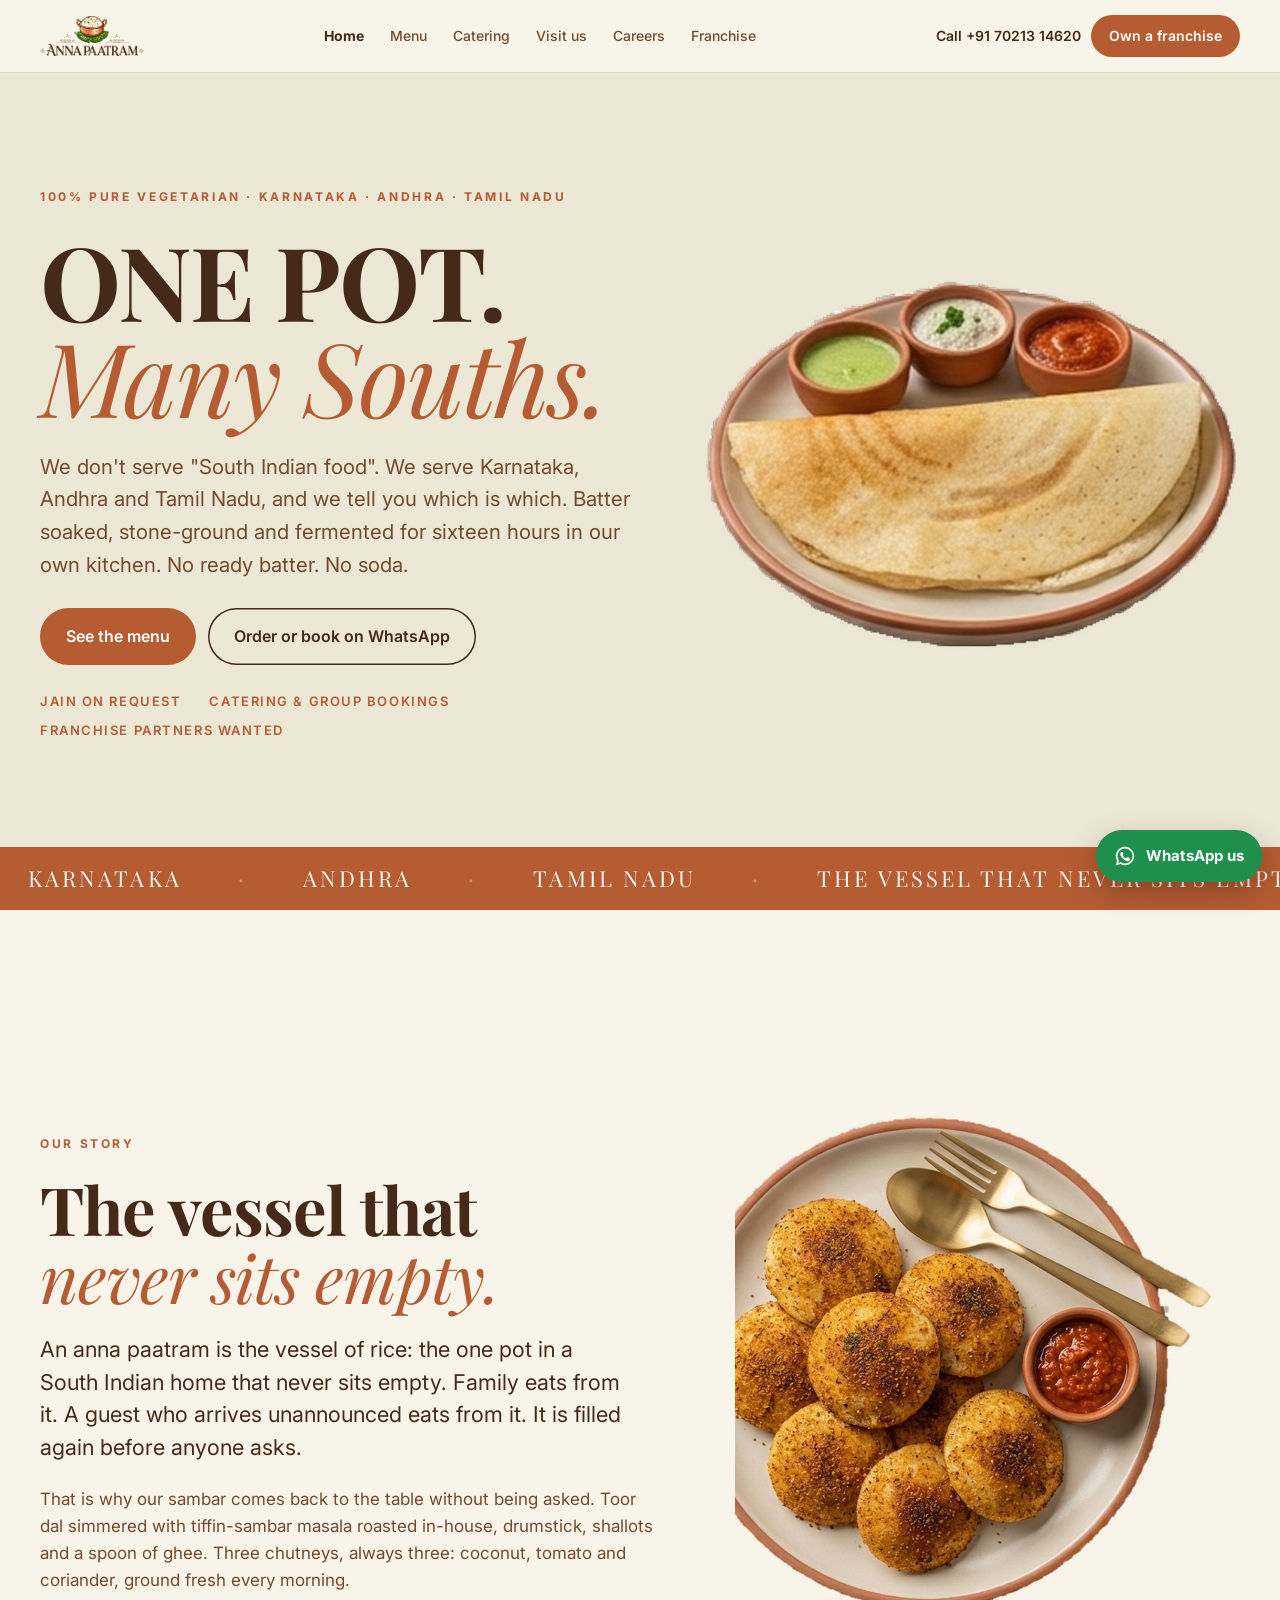
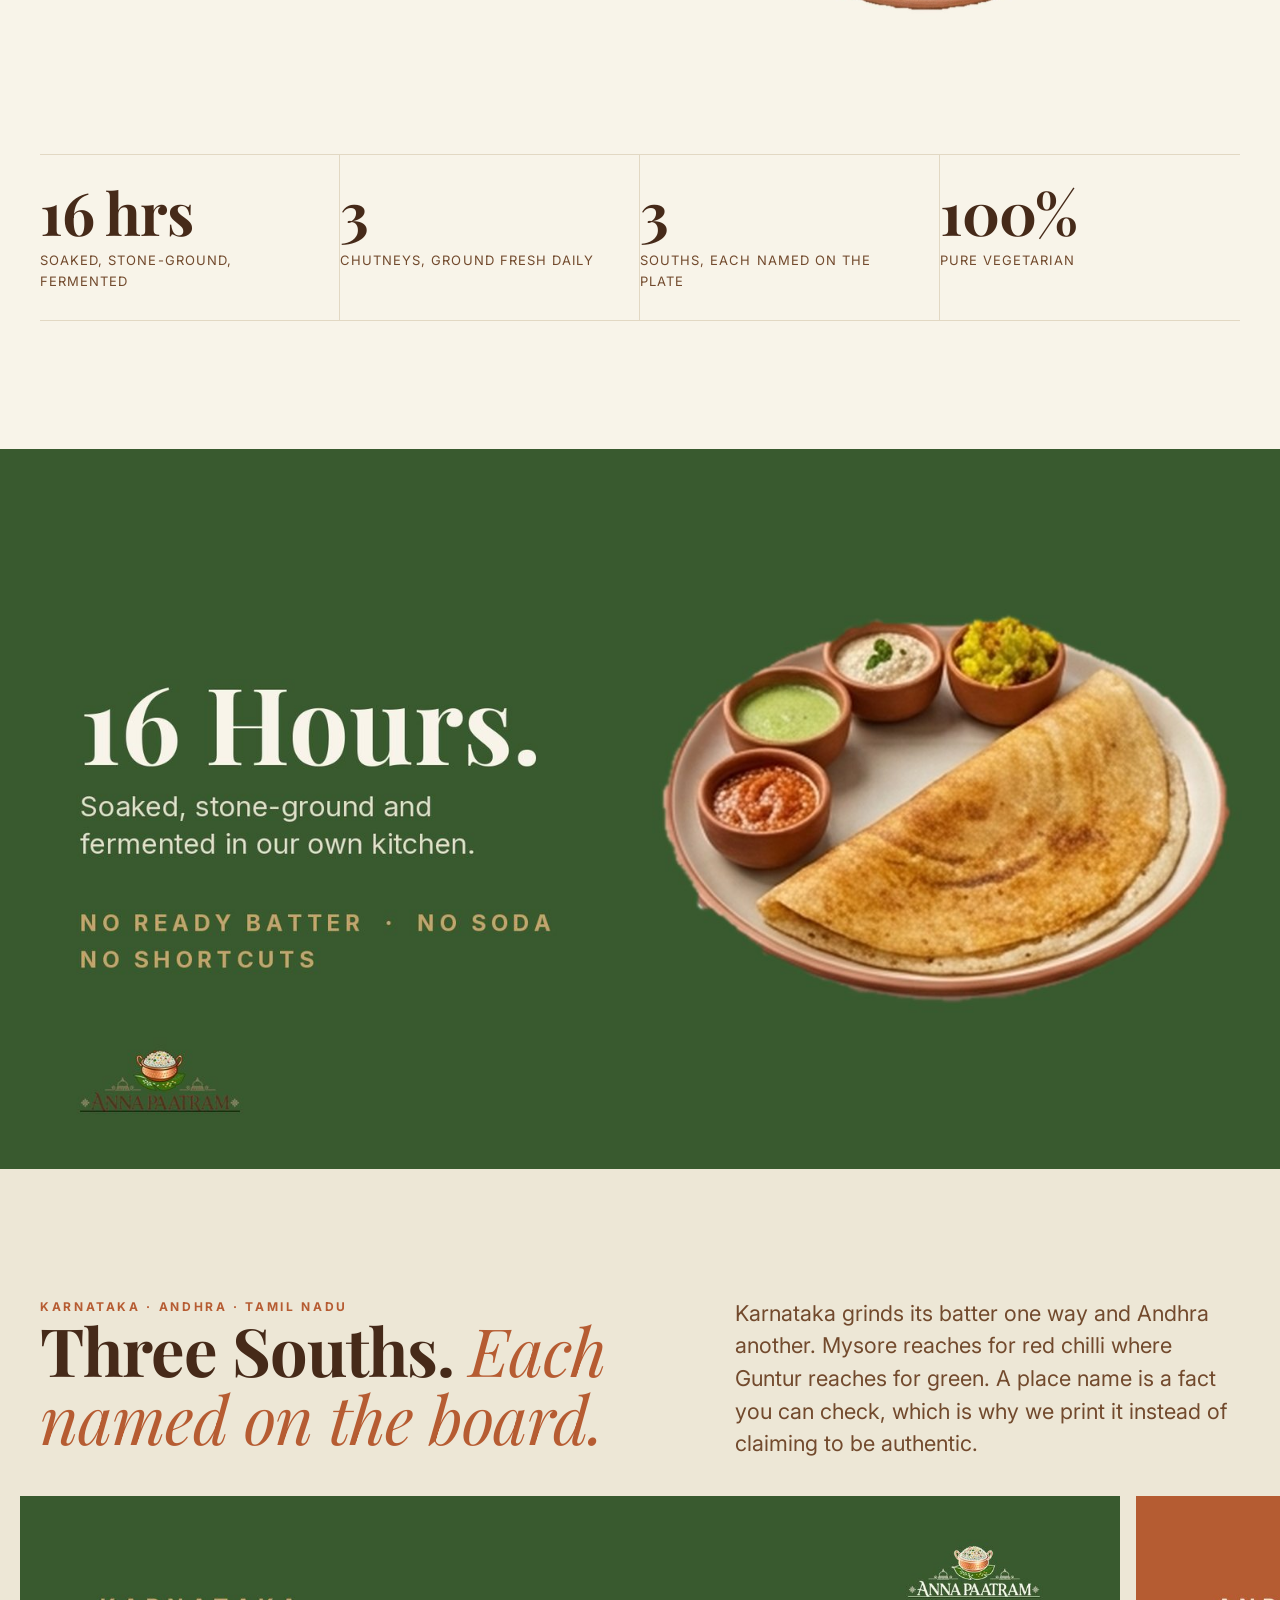
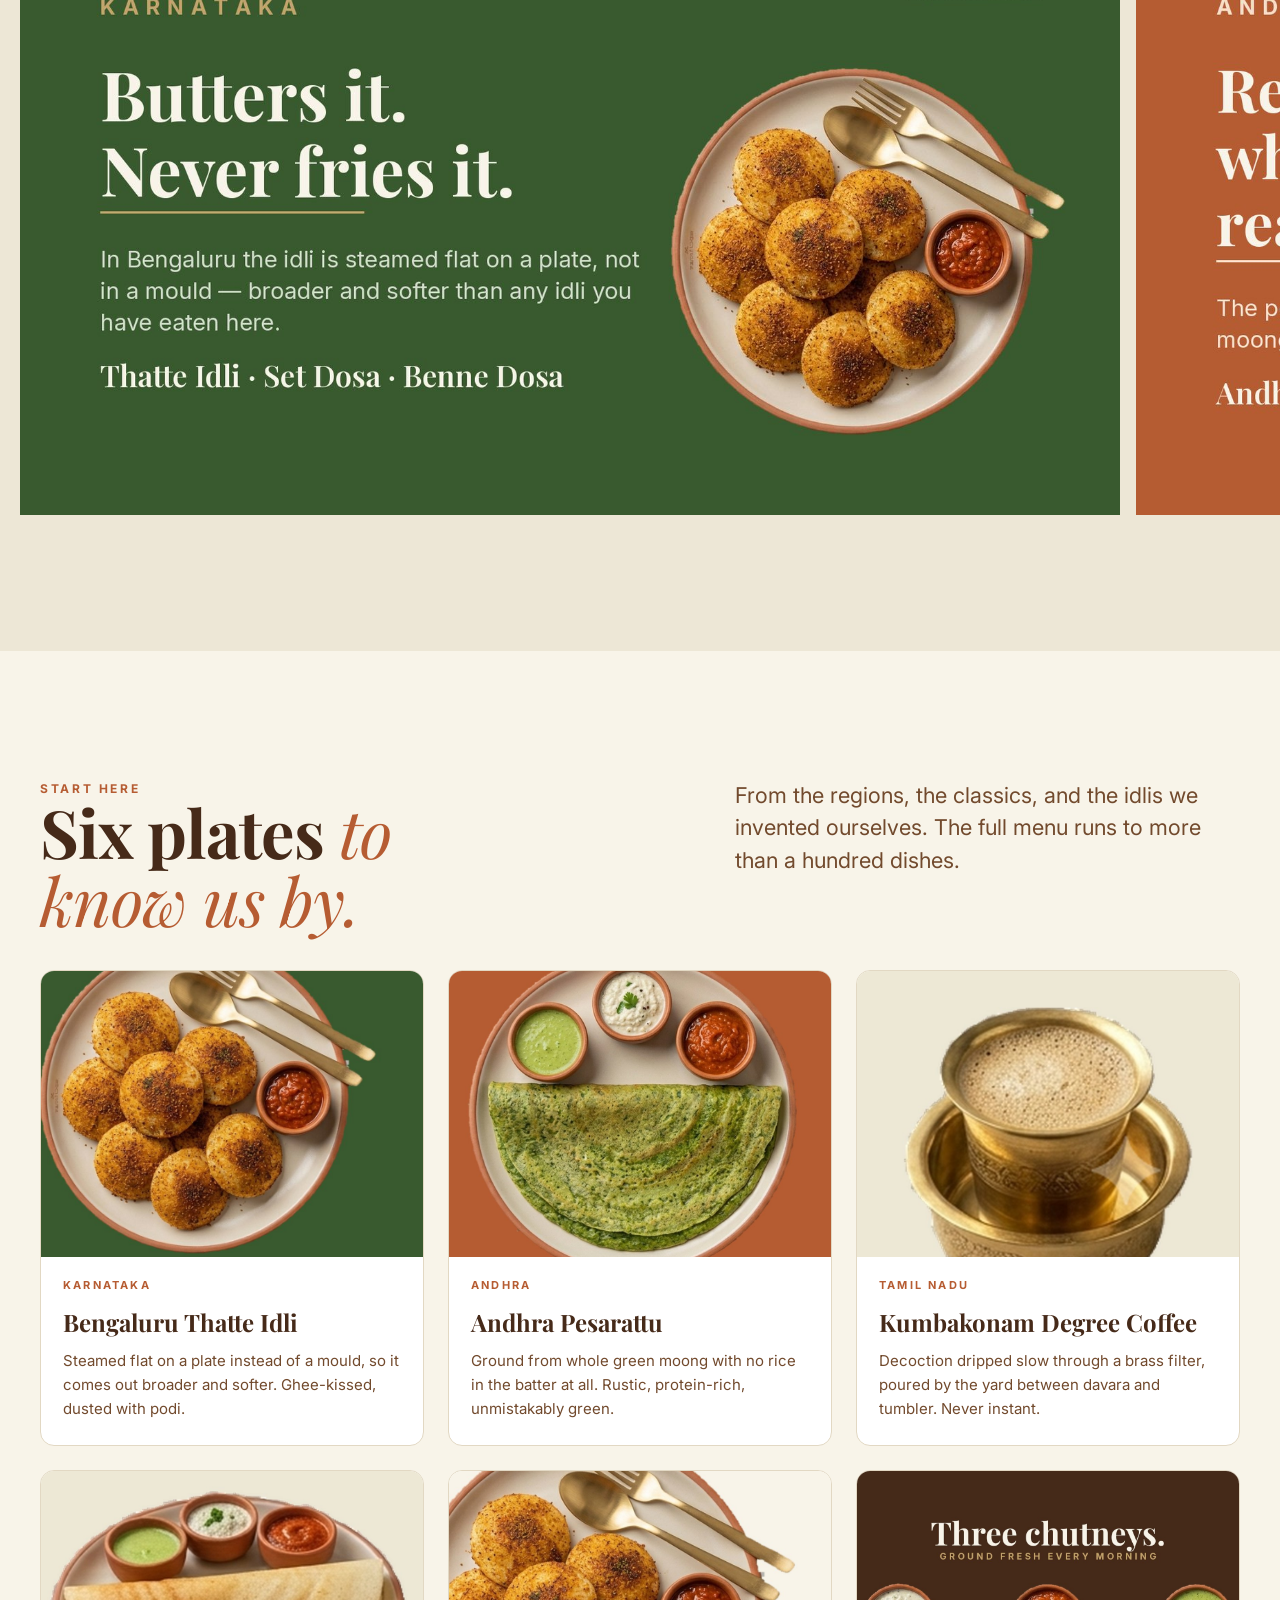
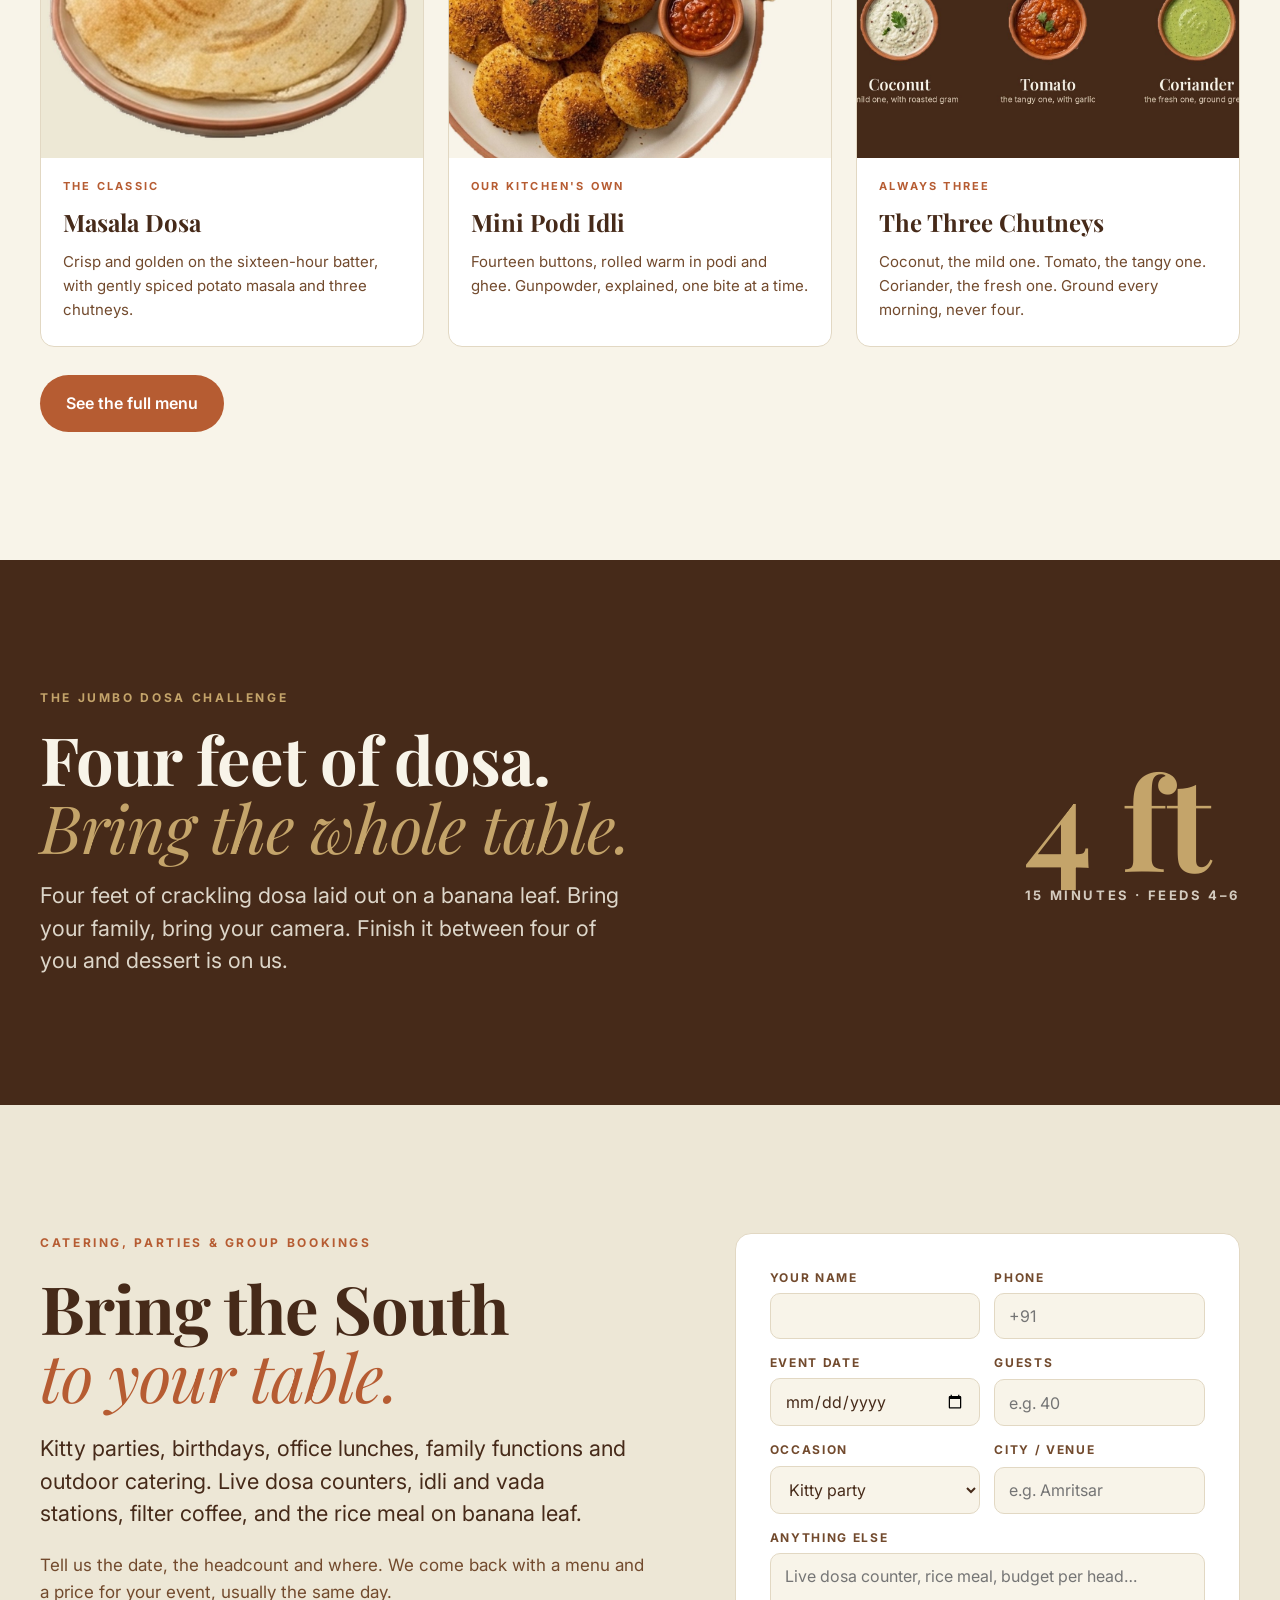
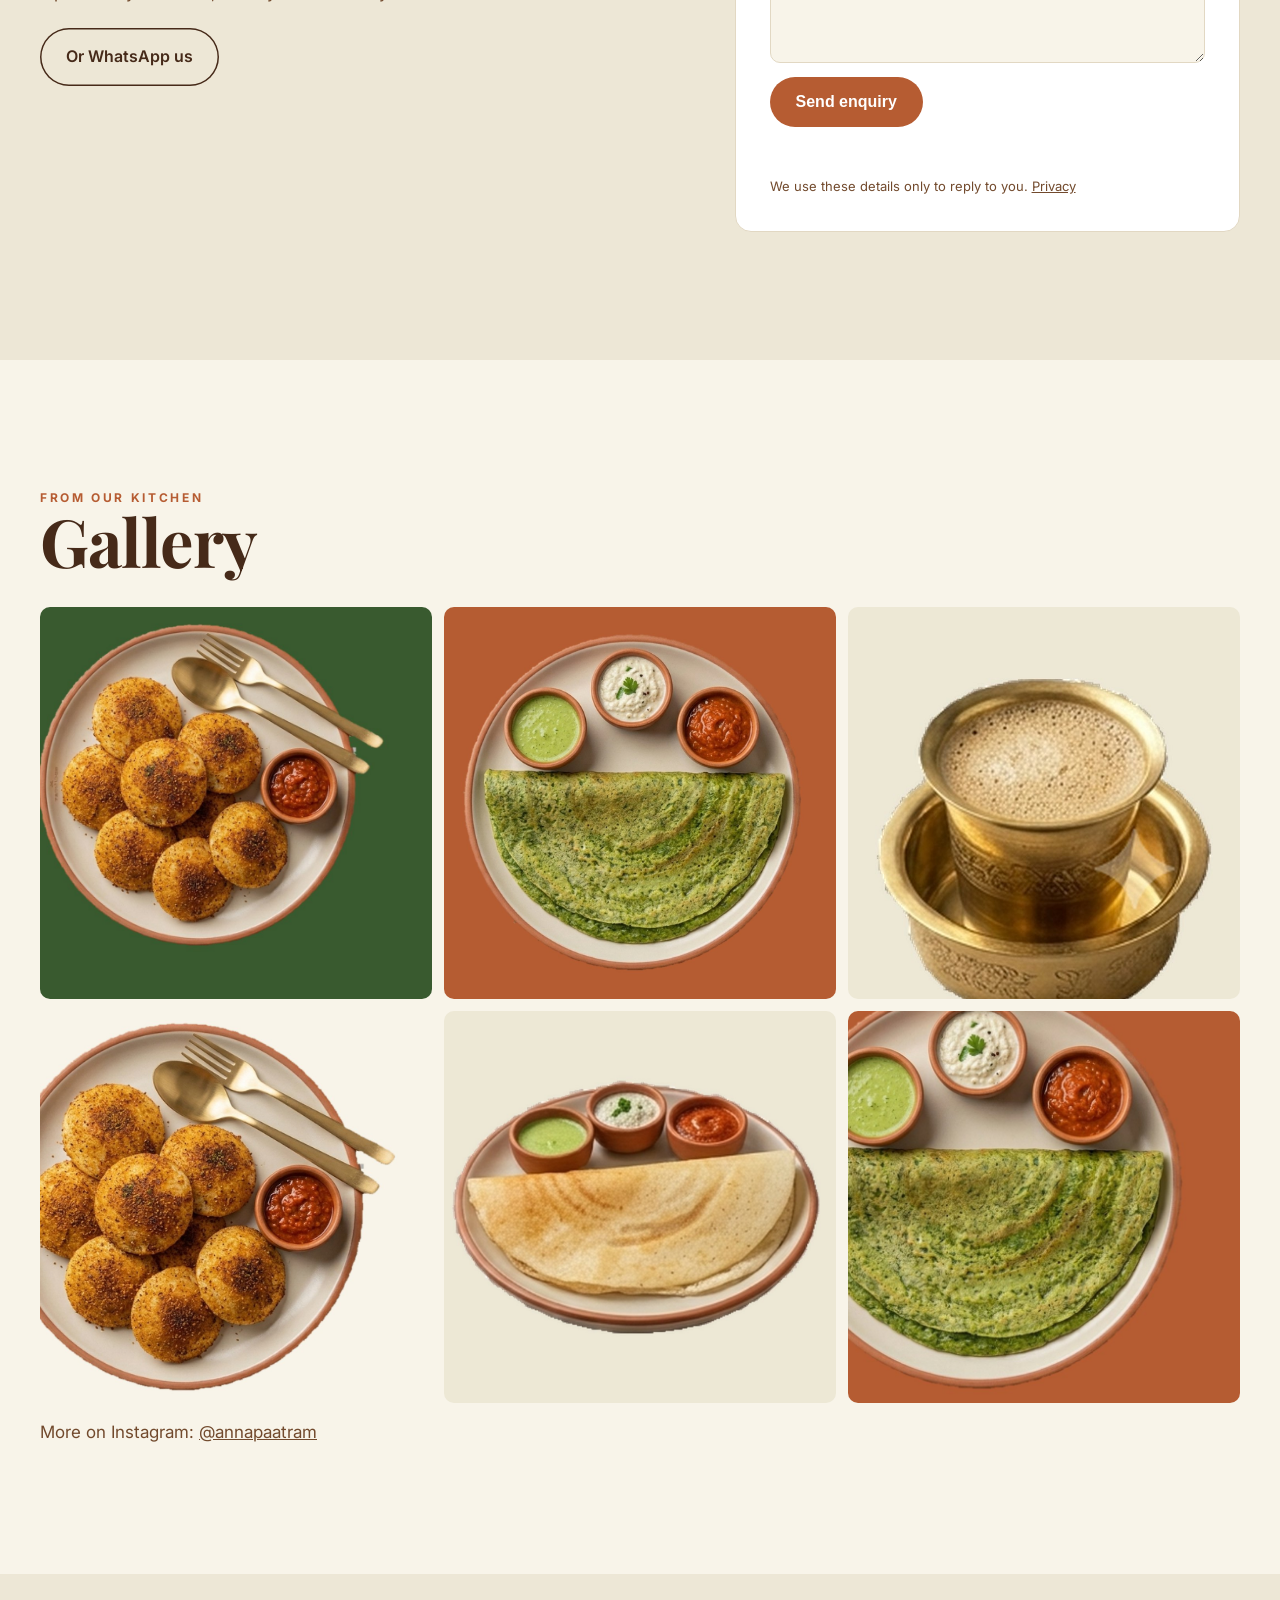
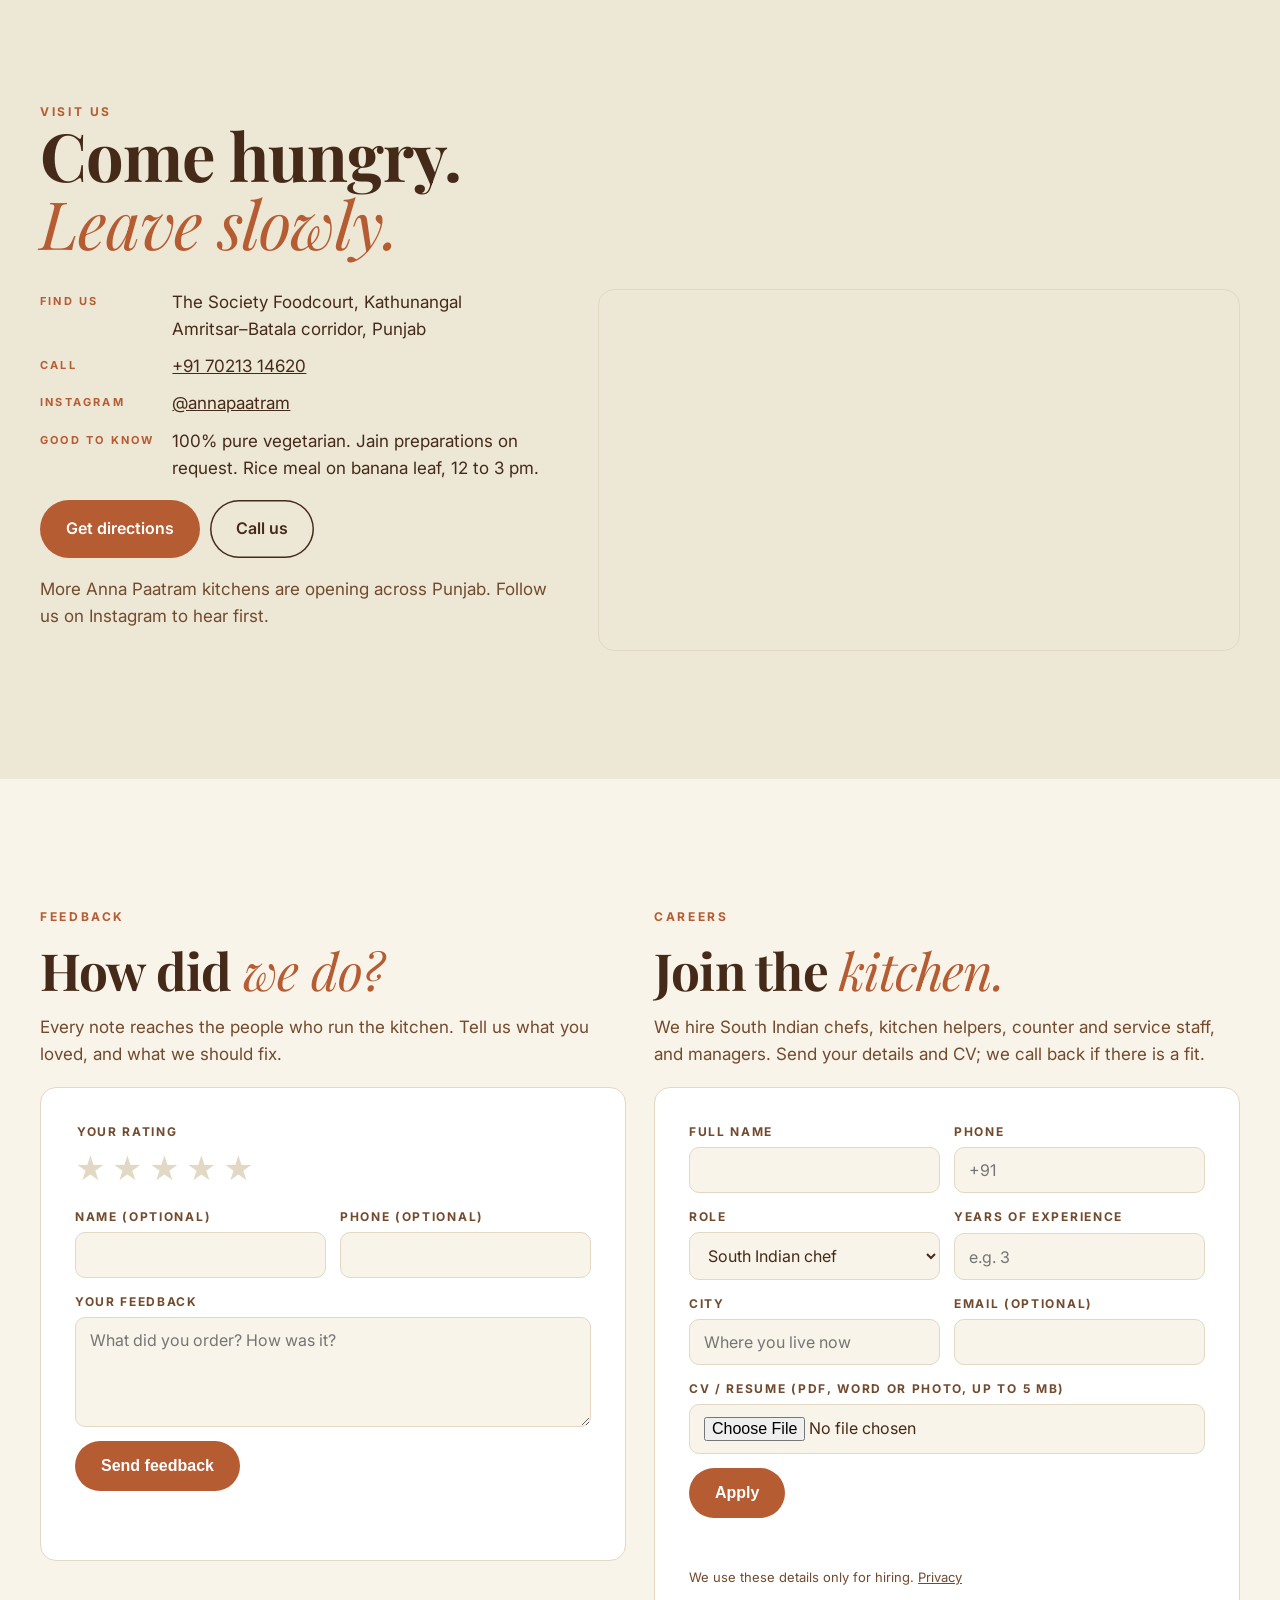
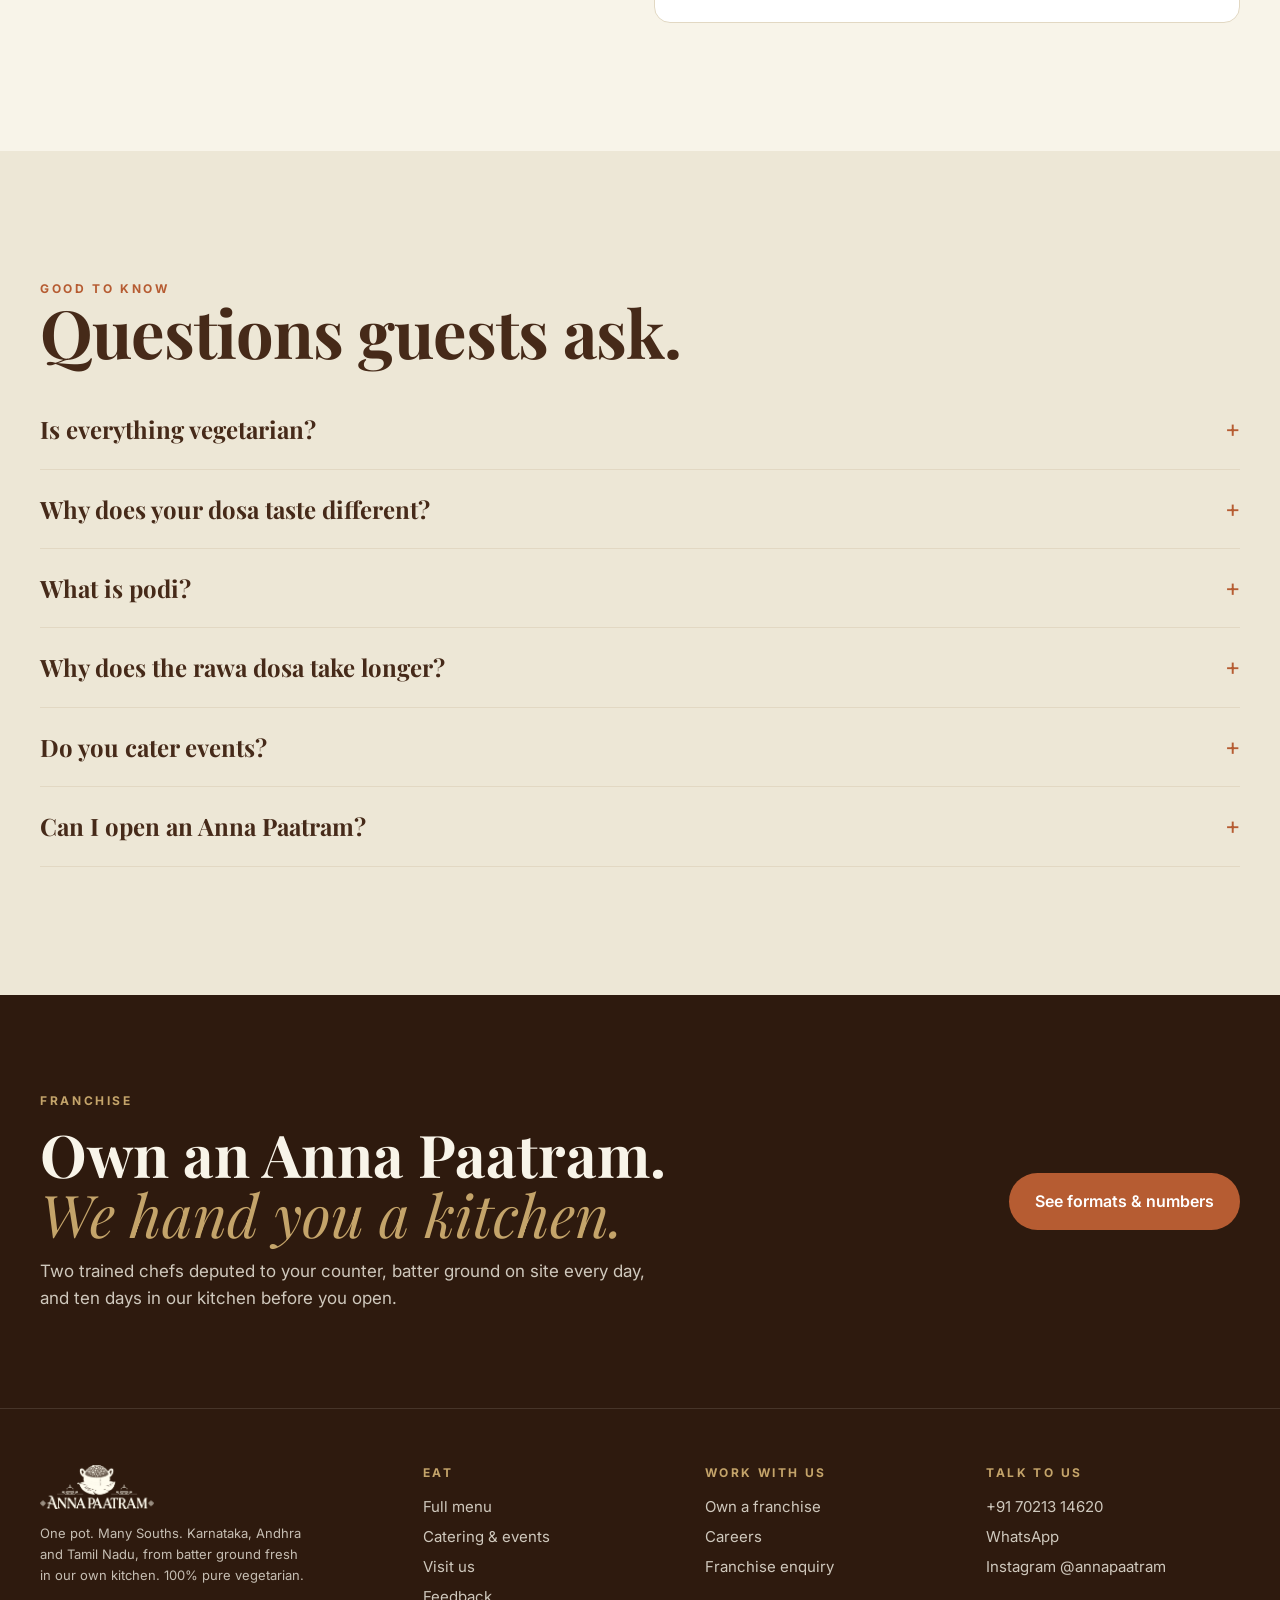
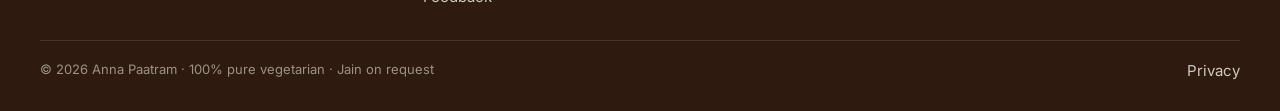
==== index.html @ 9cbf8566 "Anna Paatram website Co-Authored-By: Claude Opus 5.5 <noreply@anthropic.com> Claude-Session: https:/" ====
<!DOCTYPE html>
<html lang="en">
<head>
<meta charset="UTF-8">
<meta name="viewport" content="width=device-width, initial-scale=1, viewport-fit=cover">
<title>Anna Paatram · South Indian, 100% Pure Vegetarian · Karnataka, Andhra, Tamil Nadu</title>
<meta name="description" content="Anna Paatram serves Karnataka, Andhra and Tamil Nadu, each named on the plate. Batter stone-ground and fermented 16 hours in our own kitchen. Catering, group bookings and franchise.">
<link rel="canonical" href="https://www.annapaatram.com/">
<meta property="og:type" content="website">
<meta property="og:title" content="Anna Paatram · South Indian, 100% Pure Vegetarian · Karnataka, Andhra, Tamil Nadu">
<meta property="og:description" content="Anna Paatram serves Karnataka, Andhra and Tamil Nadu, each named on the plate. Batter stone-ground and fermented 16 hours in our own kitchen. Catering, group bookings and franchise.">
<meta property="og:url" content="https://www.annapaatram.com/">
<meta property="og:image" content="https://www.annapaatram.com/img/dosa.jpg">
<meta name="twitter:card" content="summary_large_image">
<meta name="theme-color" content="#462a19">
<link rel="icon" type="image/png" href="img/favicon.png">
<link rel="preconnect" href="https://fonts.googleapis.com"><link rel="preconnect" href="https://fonts.gstatic.com" crossorigin>
<link rel="stylesheet" href="https://fonts.googleapis.com/css2?family=Playfair+Display:ital,wght@0,400;0,500;0,700;0,900;1,400;1,700&family=Inter:wght@400;500;600;700&display=swap">
<link rel="stylesheet" href="assets/site.css">
<script type="application/ld+json">{"@context": "https://schema.org", "@type": "Restaurant", "name": "Anna Paatram", "url": "https://www.annapaatram.com", "image": "https://www.annapaatram.com/img/dosa.jpg", "servesCuisine": ["South Indian", "Vegetarian"], "telephone": "+91-70213-14620", "address": {"@type": "PostalAddress", "streetAddress": "The Society Foodcourt, Kathunangal", "addressRegion": "Punjab", "addressCountry": "IN"}, "menu": "https://www.annapaatram.com/menu.html", "acceptsReservations": "True", "sameAs": ["https://www.instagram.com/annapaatram"]}</script>
</head>
<body>
<nav class="nav" aria-label="Main"><div class="wrap">
  <a class="logo" href="index.html"><img src="img/logo.png" alt="Anna Paatram" width="104" height="40"></a>
  <div class="links"><a href="index.html" aria-current="page">Home</a><a href="menu.html">Menu</a><a href="index.html#catering">Catering</a><a href="index.html#visit">Visit us</a><a href="index.html#careers">Careers</a><a href="franchise.html">Franchise</a></div>
  <div class="right">
    <a class="call" href="tel:+917021314620">Call +91 70213 14620</a>
    <a class="btn" href="franchise.html#enquire">Own a franchise</a>
    <button class="menu-toggle" type="button" aria-expanded="false" aria-controls="mlinks">Menu</button>
  </div>
</div>
<div class="mobile-links" id="mlinks"><a href="index.html" aria-current="page">Home</a><a href="menu.html">Menu</a><a href="index.html#catering">Catering</a><a href="index.html#visit">Visit us</a><a href="index.html#careers">Careers</a><a href="franchise.html">Franchise</a><a href="tel:+917021314620">Call +91 70213 14620</a></div>
</nav>
<header class="hero field-cream2" id="top"><div class="wrap">
  <div class="hcopy">
    <p class="eyebrow">100% pure vegetarian · Karnataka · Andhra · Tamil Nadu</p>
    <h1>One pot. <em>Many Souths.</em></h1>
    <p class="lede">We don't serve "South Indian food". We serve Karnataka, Andhra and Tamil Nadu, and we tell you which is which. Batter soaked, stone-ground and fermented for sixteen hours in our own kitchen. No ready batter. No soda.</p>
    <div class="cta"><a class="btn" href="menu.html">See the menu</a><a class="btn line" href="https://wa.me/917021314620?text=Hi%20Anna%20Paatram%2C%20" target="_blank" rel="noopener">Order or book on WhatsApp</a></div>
    <p class="meta"><span>Jain on request</span><span>Catering &amp; group bookings</span><span>Franchise partners wanted</span></p>
  </div>
  <div class="plate"><img src="img/dosa.jpg" alt="Masala dosa with three chutneys on a terracotta-rimmed plate" width="1000" height="1148" fetchpriority="high"></div>
</div></header>

<div class="marquee" aria-hidden="true"><div class="track">
  <span>Karnataka</span><span>Andhra</span><span>Tamil Nadu</span><span>The vessel that never sits empty</span><span>Karnataka</span><span>Andhra</span><span>Tamil Nadu</span><span>The vessel that never sits empty</span>
  <span>Karnataka</span><span>Andhra</span><span>Tamil Nadu</span><span>The vessel that never sits empty</span><span>Karnataka</span><span>Andhra</span><span>Tamil Nadu</span><span>The vessel that never sits empty</span>
</div></div>

<section class="chapter field-cream" id="about"><div class="wrap">
  <div class="split">
    <div class="reveal" style="display:grid;gap:22px">
      <p class="eyebrow">Our story</p>
      <h2 class="h2">The vessel that <em>never sits empty.</em></h2>
      <p class="lead">An anna paatram is the vessel of rice: the one pot in a South Indian home that never sits empty. Family eats from it. A guest who arrives unannounced eats from it. It is filled again before anyone asks.</p>
      <p class="muted">That is why our sambar comes back to the table without being asked. Toor dal simmered with tiffin-sambar masala roasted in-house, drumstick, shallots and a spoon of ghee. Three chutneys, always three: coconut, tomato and coriander, ground fresh every morning.</p>
    </div>
    <div class="bleed-r reveal"><img src="img/podi.jpg" alt="Mini podi idli with tomato chutney" width="1000" height="1241" loading="lazy"></div>
  </div>
  <div class="proof reveal" style="margin-top:64px">
    <div><b>16 hrs</b><small>soaked, stone-ground, fermented</small></div>
    <div><b>3</b><small>chutneys, ground fresh daily</small></div>
    <div><b>3</b><small>Souths, each named on the plate</small></div>
    <div><b>100%</b><small>pure vegetarian</small></div>
  </div>
</div></section>

<div class="band"><img src="img/batter.jpg" alt="16 Hours. Soaked, stone-ground and fermented in our own kitchen. No ready batter. No soda." width="1600" height="900" loading="lazy"></div>

<section class="chapter field-cream2" id="regions"><div class="wrap">
  <div class="split top" style="margin-bottom:36px">
    <div><p class="eyebrow">Karnataka · Andhra · Tamil Nadu</p><h2 class="h2">Three Souths. <em>Each named on the board.</em></h2></div>
    <p class="lead muted">Karnataka grinds its batter one way and Andhra another. Mysore reaches for red chilli where Guntur reaches for green. A place name is a fact you can check, which is why we print it instead of claiming to be authentic.</p>
  </div>
</div>
  <div class="regions reveal" aria-label="The three regions">
    <img src="img/karnataka.jpg" alt="Karnataka: Thatte Idli, Set Dosa, Benne Dosa" width="1600" height="900" loading="lazy">
    <img src="img/andhra_full.jpg" alt="Andhra: Pesarattu, Guntur Podi" width="1600" height="900" loading="lazy">
    <img src="img/tamilnadu.jpg" alt="Tamil Nadu: Kumbakonam Degree Coffee, Chennai Idli Fries" width="1600" height="900" loading="lazy">
  </div>
</section>

<section class="chapter field-cream" id="signatures"><div class="wrap">
  <div class="split top" style="margin-bottom:36px">
    <div><p class="eyebrow">Start here</p><h2 class="h2">Six plates <em>to know us by.</em></h2></div>
    <p class="lead muted">From the regions, the classics, and the idlis we invented ourselves. The full menu runs to more than a hundred dishes.</p>
  </div>
  <div class="dishes reveal">
    <article class="dish"><img src="img/thatte.jpg" alt="Bengaluru thatte idli with podi and ghee" width="900" height="980" loading="lazy"><div class="b"><span class="reg">Karnataka</span><h3>Bengaluru Thatte Idli</h3><p>Steamed flat on a plate instead of a mould, so it comes out broader and softer. Ghee-kissed, dusted with podi.</p></div></article>
    <article class="dish"><img src="img/pesarattu.jpg" alt="Andhra pesarattu with three chutneys" width="1100" height="1142" loading="lazy"><div class="b"><span class="reg">Andhra</span><h3>Andhra Pesarattu</h3><p>Ground from whole green moong with no rice in the batter at all. Rustic, protein-rich, unmistakably green.</p></div></article>
    <article class="dish"><img src="img/coffee.jpg" alt="Kumbakonam degree coffee in a brass davara and tumbler" width="800" height="705" loading="lazy"><div class="b"><span class="reg">Tamil Nadu</span><h3>Kumbakonam Degree Coffee</h3><p>Decoction dripped slow through a brass filter, poured by the yard between davara and tumbler. Never instant.</p></div></article>
    <article class="dish"><img src="img/dosa.jpg" alt="Masala dosa" width="1000" height="1148" loading="lazy"><div class="b"><span class="reg">The classic</span><h3>Masala Dosa</h3><p>Crisp and golden on the sixteen-hour batter, with gently spiced potato masala and three chutneys.</p></div></article>
    <article class="dish"><img src="img/podi.jpg" alt="Mini podi idli" width="1000" height="1241" loading="lazy"><div class="b"><span class="reg">Our kitchen's own</span><h3>Mini Podi Idli</h3><p>Fourteen buttons, rolled warm in podi and ghee. Gunpowder, explained, one bite at a time.</p></div></article>
    <article class="dish"><img src="img/chutneys.jpg" alt="Coconut, tomato and coriander chutneys" width="1600" height="900" loading="lazy"><div class="b"><span class="reg">Always three</span><h3>The Three Chutneys</h3><p>Coconut, the mild one. Tomato, the tangy one. Coriander, the fresh one. Ground every morning, never four.</p></div></article>
  </div>
  <p style="margin-top:28px"><a class="btn" href="menu.html">See the full menu</a></p>
</div></section>

<section class="chapter field-brown" id="jumbo"><div class="wrap">
  <div class="jumbo reveal">
    <div style="display:grid;gap:18px">
      <p class="eyebrow">The Jumbo Dosa Challenge</p>
      <h2 class="h2">Four feet of dosa. <em>Bring the whole table.</em></h2>
      <p class="lead" style="color:rgba(248,244,233,.85)">Four feet of crackling dosa laid out on a banana leaf. Bring your family, bring your camera. Finish it between four of you and dessert is on us.</p>
    </div>
    <div class="stat">4 ft<small>15 minutes · feeds 4–6</small></div>
  </div>
</div></section>

<section class="chapter field-cream2" id="catering"><div class="wrap">
  <div class="split top">
    <div class="reveal" style="display:grid;gap:22px">
      <p class="eyebrow">Catering, parties &amp; group bookings</p>
      <h2 class="h2">Bring the South <em>to your table.</em></h2>
      <p class="lead">Kitty parties, birthdays, office lunches, family functions and outdoor catering. Live dosa counters, idli and vada stations, filter coffee, and the rice meal on banana leaf.</p>
      <p class="muted">Tell us the date, the headcount and where. We come back with a menu and a price for your event, usually the same day.</p>
      <p><a class="btn line" href="https://wa.me/917021314620?text=Hi%20Anna%20Paatram%2C%20I%20want%20to%20enquire%20about%20catering%20for%20an%20event." target="_blank" rel="noopener">Or WhatsApp us</a></p>
    </div>
    <form class="form reveal" data-form method="post" novalidate>
      <input type="hidden" name="form_type" value="Catering / event">
      <div class="hp" aria-hidden="true"><label>Website <input name="website" tabindex="-1" autocomplete="off"></label></div>
      <div class="row"><label>Your name<input name="name" required autocomplete="name"></label><label>Phone<input name="phone" type="tel" required autocomplete="tel" placeholder="+91"></label></div>
      <div class="row"><label>Event date<input name="event_date" type="date"></label><label>Guests<input name="guests" type="number" min="1" placeholder="e.g. 40"></label></div>
      <div class="row"><label>Occasion<select name="occasion"><option>Kitty party</option><option>Birthday</option><option>Office / corporate</option><option>Family function</option><option>Wedding</option><option>Other</option></select></label><label>City / venue<input name="city" placeholder="e.g. Amritsar"></label></div>
      <label>Anything else<textarea name="message" placeholder="Live dosa counter, rice meal, budget per head…"></textarea></label>
      <button class="btn" type="submit">Send enquiry</button>
      <p class="status" role="status" aria-live="polite"></p>
      <p class="note">We use these details only to reply to you. <a href="privacy.html">Privacy</a></p>
    </form>
  </div>
</div></section>

<section class="chapter field-cream" id="gallery"><div class="wrap">
  <p class="eyebrow">From our kitchen</p>
  <h2 class="h2" style="margin-bottom:32px">Gallery</h2>
  <div class="gallery reveal">
    <div><img src="img/thatte.jpg" alt="Thatte idli" width="900" height="980" loading="lazy"></div>
    <div><img src="img/pesarattu.jpg" alt="Andhra pesarattu" width="1100" height="1142" loading="lazy"></div>
    <div><img src="img/coffee.jpg" alt="Degree coffee" width="800" height="705" loading="lazy"></div>
    <div><img src="img/podi.jpg" alt="Podi idli" width="1000" height="1241" loading="lazy"></div>
    <div><img src="img/dosa.jpg" alt="Masala dosa" width="1000" height="1148" loading="lazy"></div>
    <div><img src="img/andhra.jpg" alt="Andhra plate" width="800" height="1030" loading="lazy"></div>
  </div>
  <p class="muted" style="margin-top:16px">More on Instagram: <a href="https://www.instagram.com/annapaatram" target="_blank" rel="noopener">@annapaatram</a></p>
</div></section>

<section class="chapter field-cream2" id="visit"><div class="wrap">
  <p class="eyebrow">Visit us</p>
  <h2 class="h2" style="margin-bottom:32px">Come hungry. <em>Leave slowly.</em></h2>
  <div class="visit">
    <div class="info reveal">
      <dl>
        <dt>Find us</dt><dd>The Society Foodcourt, Kathunangal<br>Amritsar–Batala corridor, Punjab</dd>
        <dt>Call</dt><dd><a href="tel:+917021314620">+91 70213 14620</a></dd>
        <dt>Instagram</dt><dd><a href="https://www.instagram.com/annapaatram" target="_blank" rel="noopener">@annapaatram</a></dd>
        <dt>Good to know</dt><dd>100% pure vegetarian. Jain preparations on request. Rice meal on banana leaf, 12 to 3 pm.</dd>
      </dl>
      <div class="actions">
        <a class="btn" href="https://www.google.com/maps/search/?api=1&amp;query=The+Society+Foodcourt+Kathunangal+Punjab" target="_blank" rel="noopener">Get directions</a>
        <a class="btn line" href="tel:+917021314620">Call us</a>
      </div>
      <p class="muted">More Anna Paatram kitchens are opening across Punjab. Follow us on Instagram to hear first.</p>
    </div>
    <div class="map reveal"><iframe title="Map: The Society Foodcourt, Kathunangal" src="https://www.google.com/maps?q=The+Society+Foodcourt+Kathunangal+Punjab&amp;output=embed" loading="lazy" referrerpolicy="no-referrer-when-downgrade"></iframe></div>
  </div>
</div></section>

<section class="chapter field-cream" id="feedback"><div class="wrap">
  <div class="twoup">
    <div class="reveal" style="display:grid;gap:18px" id="feedback-form">
      <p class="eyebrow">Feedback</p>
      <h2 class="h2" style="font-size:clamp(32px,4vw,52px)">How did <em>we do?</em></h2>
      <p class="muted">Every note reaches the people who run the kitchen. Tell us what you loved, and what we should fix.</p>
      <form class="form" data-form method="post" novalidate>
        <input type="hidden" name="form_type" value="Customer feedback">
        <div class="hp" aria-hidden="true"><label>Website <input name="website" tabindex="-1" autocomplete="off"></label></div>
        <fieldset style="border:0;padding:0;margin:0"><legend style="font-size:12px;letter-spacing:.14em;text-transform:uppercase;font-weight:700;color:#724a2d;margin-bottom:4px">Your rating</legend>
          <div class="stars">
            <input type="radio" id="r5" name="rating" value="5" required><label for="r5" title="5 stars">★</label>
            <input type="radio" id="r4" name="rating" value="4"><label for="r4" title="4 stars">★</label>
            <input type="radio" id="r3" name="rating" value="3"><label for="r3" title="3 stars">★</label>
            <input type="radio" id="r2" name="rating" value="2"><label for="r2" title="2 stars">★</label>
            <input type="radio" id="r1" name="rating" value="1"><label for="r1" title="1 star">★</label>
          </div>
        </fieldset>
        <div class="row"><label>Name (optional)<input name="name" autocomplete="name"></label><label>Phone (optional)<input name="phone" type="tel" autocomplete="tel"></label></div>
        <label>Your feedback<textarea name="message" required placeholder="What did you order? How was it?"></textarea></label>
        <button class="btn" type="submit">Send feedback</button>
        <p class="status" role="status" aria-live="polite"></p>
      </form>
    </div>
    <div class="reveal" style="display:grid;gap:18px" id="careers">
      <p class="eyebrow">Careers</p>
      <h2 class="h2" style="font-size:clamp(32px,4vw,52px)">Join the <em>kitchen.</em></h2>
      <p class="muted">We hire South Indian chefs, kitchen helpers, counter and service staff, and managers. Send your details and CV; we call back if there is a fit.</p>
      <form class="form" data-form method="post" novalidate>
        <input type="hidden" name="form_type" value="Job application">
        <div class="hp" aria-hidden="true"><label>Website <input name="website" tabindex="-1" autocomplete="off"></label></div>
        <div class="row"><label>Full name<input name="name" required autocomplete="name"></label><label>Phone<input name="phone" type="tel" required autocomplete="tel" placeholder="+91"></label></div>
        <div class="row"><label>Role<select name="role"><option>South Indian chef</option><option>Kitchen helper</option><option>Counter / service</option><option>Manager</option><option>Other</option></select></label><label>Years of experience<input name="experience" type="number" min="0" placeholder="e.g. 3"></label></div>
        <div class="row"><label>City<input name="city" placeholder="Where you live now"></label><label>Email (optional)<input name="email" type="email" autocomplete="email"></label></div>
        <label>CV / resume (PDF, Word or photo, up to 5 MB)<input name="resume" type="file" accept=".pdf,.doc,.docx,.jpg,.jpeg,.png"></label>
        <button class="btn" type="submit">Apply</button>
        <p class="status" role="status" aria-live="polite"></p>
        <p class="note">We use these details only for hiring. <a href="privacy.html">Privacy</a></p>
      </form>
    </div>
  </div>
</div></section>

<section class="chapter field-cream2" id="faq"><div class="wrap">
  <p class="eyebrow">Good to know</p>
  <h2 class="h2" style="margin-bottom:24px">Questions guests ask.</h2>
  <div class="faq">
    <details><summary>Is everything vegetarian?</summary><p>Yes, 100% pure vegetarian. Jain preparations are available on request; just tell the counter.</p></details>
    <details><summary>Why does your dosa taste different?</summary><p>The batter. Rice and urad dal, soaked, stone-ground and fermented for sixteen hours in our own kitchen. No ready batter, no soda.</p></details>
    <details><summary>What is podi?</summary><p>Gunpowder: lentils, dried chillies, sesame and curry leaves, roasted and pounded. It is served dry alongside, eaten with ghee. It is not a chutney.</p></details>
    <details><summary>Why does the rawa dosa take longer?</summary><p>Each lace is ladled thin and set slowly on the tawa. Allow us 15–20 minutes; it is worth it.</p></details>
    <details><summary>Do you cater events?</summary><p>Yes: kitty parties, birthdays, office lunches, functions and outdoor catering. Use the <a href="#catering">catering form</a> or WhatsApp us.</p></details>
    <details><summary>Can I open an Anna Paatram?</summary><p>Yes. We are signing franchise partners for food-court counters and casual dining. <a href="franchise.html">See formats and numbers</a>.</p></details>
  </div>
</div></section>

<section class="teaser field-deep"><div class="wrap">
  <div style="display:grid;gap:14px"><p class="eyebrow">Franchise</p><h2>Own an Anna Paatram. <em>We hand you a kitchen.</em></h2><p style="color:rgba(248,244,233,.8);max-width:56ch">Two trained chefs deputed to your counter, batter ground on site every day, and ten days in our kitchen before you open.</p></div>
  <a class="btn" href="franchise.html">See formats &amp; numbers</a>
</div></section>

<footer class="foot"><div class="wrap">
  <div><img src="img/logo.png" alt="Anna Paatram" width="114" height="44"><p style="margin-top:14px;max-width:34ch">One pot. Many Souths. Karnataka, Andhra and Tamil Nadu, from batter ground fresh in our own kitchen. 100% pure vegetarian.</p></div>
  <div><h4>Eat</h4><a href="menu.html">Full menu</a><a href="index.html#catering">Catering &amp; events</a><a href="index.html#visit">Visit us</a><a href="index.html#feedback">Feedback</a></div>
  <div><h4>Work with us</h4><a href="franchise.html">Own a franchise</a><a href="index.html#careers">Careers</a><a href="franchise.html#enquire">Franchise enquiry</a></div>
  <div><h4>Talk to us</h4><a href="tel:+917021314620">+91 70213 14620</a><a href="https://wa.me/917021314620?text=Hi%20Anna%20Paatram%2C%20" target="_blank" rel="noopener">WhatsApp</a><a href="https://www.instagram.com/annapaatram" target="_blank" rel="noopener">Instagram @annapaatram</a></div>
  <div class="base"><span>© 2026 Anna Paatram · 100% pure vegetarian · Jain on request</span><a href="privacy.html" style="display:inline;padding:0">Privacy</a></div>
</div></footer>
<a class="wa" href="https://wa.me/917021314620?text=Hi%20Anna%20Paatram%2C%20" target="_blank" rel="noopener" aria-label="Chat with us on WhatsApp"><svg viewBox="0 0 24 24" fill="currentColor" aria-hidden="true"><path d="M12 2a10 10 0 0 0-8.6 15.1L2 22l5-1.3A10 10 0 1 0 12 2Zm0 18.2a8.2 8.2 0 0 1-4.2-1.2l-.3-.2-3 .8.8-2.9-.2-.3A8.2 8.2 0 1 1 12 20.2Zm4.5-6.1c-.2-.1-1.5-.7-1.7-.8-.2-.1-.4-.1-.6.1l-.8 1c-.1.2-.3.2-.5.1a6.7 6.7 0 0 1-3.3-2.9c-.2-.4.2-.4.7-1.3.1-.2 0-.3 0-.4l-.8-1.8c-.2-.5-.4-.4-.6-.4h-.5a1 1 0 0 0-.7.3 3 3 0 0 0-.9 2.2 5.2 5.2 0 0 0 1.1 2.7 11.8 11.8 0 0 0 4.5 4c1.7.7 2.3.8 3.2.6.5-.1 1.5-.6 1.7-1.2.2-.6.2-1.1.2-1.2-.1-.1-.3-.2-.5-.3Z"/></svg><span>WhatsApp us</span></a>
<script src="assets/site.js" defer></script>
</body>
</html>
---- assets/site.css ----
/* Layout: brand photography half-bleed on exact brand fields (the plate crops share the section colour, so they sit on the page, never in a box); locked lines as full-bleed bands; cream chapters for the business. */
  :root {
    --cream: #f8f4e9; --cream-2: #ede7d6; --white: #ffffff; --brown: #462a19; --brown-deep: #2e1a0e; --brown-mid: #724a2d;
    --terracotta: #b65c32; --terracotta-deep: #8f4423; --green: #385a2e; --brass: #c4a46a; --line: #e2d8c3;
    --bg: var(--cream); --fg: var(--brown); --muted: var(--brown-mid); --panel: var(--white);
    --fd: "Playfair Display", Georgia, "Times New Roman", serif;
    --fb: "Inter", "Helvetica Neue", Arial, sans-serif;
  }
  @media (prefers-color-scheme: dark) { :root:not([data-theme="light"]) { --bg: #1a110a; --fg: #f3ecdf; --muted: #cdbba2; --panel: #241810; --line: #3a2a1c; color-scheme: dark; } }
  :root[data-theme="dark"] { --bg: #1a110a; --fg: #f3ecdf; --muted: #cdbba2; --panel: #241810; --line: #3a2a1c; color-scheme: dark; }
  * { box-sizing: border-box; }
  html { scroll-behavior: smooth; }
  body { margin: 0; background: var(--bg); color: var(--fg); font-family: var(--fb); font-size: 17px; line-height: 1.6; overflow-x: hidden; }
  .wrap { max-width: 1240px; margin-inline: auto; padding-left: max(20px, env(safe-area-inset-left, 0px)); padding-right: max(20px, env(safe-area-inset-right, 0px)); }
  h1, h2, h3 { font-family: var(--fd); margin: 0; text-wrap: balance; }
  p { margin: 0; }
  a { color: inherit; }
  img { display: block; max-width: 100%; height: auto; }
  .eyebrow { font-size: 12px; font-weight: 700; letter-spacing: .22em; text-transform: uppercase; color: var(--terracotta); }
  .btn { display: inline-flex; align-items: center; gap: 12px; padding: 16px 26px; border-radius: 999px; background: var(--terracotta); color: #fff; font-weight: 600; text-decoration: none; font-size: 16px; border: 0; cursor: pointer; transition: transform .2s ease, background .2s ease; }
  .btn:hover { transform: translateY(-2px); background: var(--terracotta-deep); }
  .btn.line { background: transparent; color: inherit; box-shadow: inset 0 0 0 1.5px currentColor; }
  .btn.line:hover { background: rgba(0,0,0,.05); }
  a:focus-visible, button:focus-visible, summary:focus-visible { outline: 3px solid var(--brass); outline-offset: 3px; }

  /* brand fields: these sections keep their brand colour in both themes because the photographs are cut on them */
  .field-cream { background: #f8f4e9; color: #462a19; }
  .field-cream2 { background: #ede7d6; color: #462a19; }
  .field-green { background: #385a2e; color: #f8f4e9; }
  .field-terra { background: #b65c32; color: #f8f4e9; }
  .field-brown { background: #462a19; color: #f8f4e9; }
  .field-deep { background: #2e1a0e; color: #f8f4e9; }
  .field-green .eyebrow, .field-terra .eyebrow, .field-brown .eyebrow, .field-deep .eyebrow { color: #c4a46a; }
  .field-green .muted, .field-terra .muted, .field-brown .muted, .field-deep .muted { color: rgba(248,244,233,.8); }
  .field-cream .muted, .field-cream2 .muted { color: #724a2d; }

  /* nav */
  .nav { position: sticky; top: env(safe-area-inset-top, 0px); z-index: 40; background: rgba(248,244,233,.92); backdrop-filter: blur(10px); color: #462a19; border-bottom: 1px solid #e2d8c3; }
  .nav .wrap { display: flex; align-items: center; justify-content: space-between; gap: 16px; height: 72px; }
  .nav .logo img { height: 40px; width: auto; }
  .links { display: flex; gap: 26px; font-size: 14px; font-weight: 500; }
  .links a { text-decoration: none; color: #724a2d; }
  .links a:hover { color: #462a19; }
  .nav .btn { padding: 10px 18px; font-size: 14px; }

  /* hero */
  .hero { position: relative; overflow: hidden; }
  .hero .wrap { min-height: 86vh; display: grid; grid-template-columns: minmax(0, 1.05fr) minmax(0, .95fr); align-items: center; gap: clamp(24px, 4vw, 64px); padding-block: 48px 40px; }
  .hero .hcopy { display: grid; gap: 26px; }
  .hero .logo img { width: min(360px, 70vw); }
  .hero h1 { font-size: clamp(52px, 8vw, 124px); line-height: .94; font-weight: 700; letter-spacing: -.02em; text-transform: uppercase; max-width: 10ch; }
  .hero h1 em { font-style: italic; font-weight: 400; text-transform: none; color: var(--terracotta); }
  .hero .lede { font-size: clamp(18px, 1.6vw, 22px); max-width: 48ch; color: #724a2d; }
  .hero .cta { display: flex; flex-wrap: wrap; gap: 12px; }
  .hero .meta { display: flex; flex-wrap: wrap; gap: 8px 28px; font-size: 13px; letter-spacing: .12em; text-transform: uppercase; color: var(--terracotta); font-weight: 600; }
  .hero .plate { margin-right: calc(-1 * max(20px, env(safe-area-inset-right, 0px))); }
  .hero .plate img { width: 100%; }

  /* marquee */
  .marquee { background: var(--terracotta); color: var(--cream); overflow: hidden; white-space: nowrap; }
  .marquee .track { display: inline-flex; gap: 0; animation: slide 42s linear infinite; padding-block: 14px; }
  .marquee span { font-family: var(--fd); font-size: 22px; letter-spacing: .14em; text-transform: uppercase; padding-inline: 28px; }
  .marquee span::after { content: "·"; margin-left: 56px; color: var(--brass); }
  @keyframes slide { from { transform: translateX(0); } to { transform: translateX(-50%); } }
  @media (prefers-reduced-motion: reduce) { .marquee .track { animation: none; } .btn { transition: none; } .reveal { transition: none; } }

  /* chapters */
  .chapter { padding-block: clamp(72px, 10vw, 140px); }
  .h2 { font-size: clamp(36px, 5.2vw, 76px); line-height: 1.02; font-weight: 700; letter-spacing: -.015em; max-width: 16ch; }
  .h2 em { font-style: italic; font-weight: 400; color: var(--terracotta); }
  .field-green .h2 em, .field-terra .h2 em, .field-brown .h2 em, .field-deep .h2 em { color: #c4a46a; }
  .split { display: grid; grid-template-columns: minmax(0, 1.1fr) minmax(0, .9fr); gap: clamp(32px, 6vw, 96px); align-items: center; }
  .split.top { align-items: start; }
  .lead { font-size: clamp(19px, 1.7vw, 24px); line-height: 1.5; max-width: 42ch; }
  .reveal { opacity: 1; transform: none; transition: transform .7s ease, opacity .7s ease; }
  .reveal.pre { opacity: .001; transform: translateY(28px); }
  .bleed-r { margin-right: calc(-1 * max(20px, env(safe-area-inset-right, 0px))); }
  .bleed-l { margin-left: calc(-1 * max(20px, env(safe-area-inset-left, 0px))); }

  /* full-bleed bands */
  .band { background: #385a2e; }
  .band img { width: 100%; max-height: 90vh; object-fit: cover; }
  .band.brown { background: #462a19; }

  /* proof row */
  .proof { display: grid; grid-template-columns: repeat(4, minmax(0,1fr)); border-top: 1px solid #e2d8c3; border-bottom: 1px solid #e2d8c3; }
  .proof div { padding: 28px 20px 28px 0; border-right: 1px solid #e2d8c3; min-width: 0; }
  .proof div:last-child { border-right: 0; }
  .proof b { display: block; font-family: var(--fd); font-weight: 700; font-size: clamp(40px, 4.6vw, 64px); line-height: 1; letter-spacing: -.02em; }
  .proof small { display: block; margin-top: 8px; font-size: 13px; letter-spacing: .08em; text-transform: uppercase; color: #724a2d; }

  /* regions scroller */
  .regions { display: grid; grid-auto-flow: column; grid-auto-columns: min(88vw, 1100px); gap: 16px; overflow-x: auto; scroll-snap-type: x mandatory; padding: 0 max(20px, env(safe-area-inset-left, 0px)) 8px; scrollbar-width: thin; }
  .regions img { scroll-snap-align: center; width: 100%; aspect-ratio: 16/9; object-fit: cover; }

  /* menu tiers */
  .tiers { display: grid; grid-template-columns: repeat(3, minmax(0,1fr)); gap: 24px; }
  .tier { padding: 32px; border-radius: 12px; background: #fff; border: 1px solid #e2d8c3; display: flex; flex-direction: column; gap: 18px; min-width: 0; color: #462a19; }
  .tier .reg { font-size: 11px; letter-spacing: .22em; text-transform: uppercase; color: var(--terracotta); font-weight: 700; }
  .tier h3 { font-size: 30px; font-weight: 700; }
  .tier ul { list-style: none; margin: 0; padding: 0; display: grid; gap: 10px; }
  .tier li { display: flex; justify-content: space-between; gap: 12px; border-bottom: 1px dotted #e2d8c3; padding-bottom: 8px; font-size: 15.5px; }
  .tier li span:last-child { color: #724a2d; font-size: 13px; white-space: nowrap; }
  .tier .veg { width: 10px; height: 10px; border-radius: 50%; background: var(--green); flex: none; align-self: center; margin-right: 8px; }

  /* day in kitchen */
  .day { display: grid; grid-template-columns: repeat(5, minmax(0,1fr)); gap: 0; border-top: 1px solid rgba(248,244,233,.2); }
  .day div { padding: 28px 24px 0 0; border-right: 1px solid rgba(248,244,233,.14); min-width: 0; }
  .day div:last-child { border-right: 0; }
  .day b { display: block; font-family: var(--fd); font-size: 34px; font-weight: 700; color: var(--brass); line-height: 1; margin-bottom: 10px; }
  .day p { font-size: 15.5px; color: rgba(248,244,233,.82); }

  /* formats & money */
  .fmts { display: grid; gap: 22px; }
  .fmt { border-top: 1px solid rgba(248,244,233,.3); padding-top: 22px; display: grid; gap: 10px; }
  .fmt h3 { font-size: 32px; font-weight: 700; display: flex; justify-content: space-between; gap: 12px; align-items: baseline; flex-wrap: wrap; }
  .fmt h3 span { font: 700 14px var(--fb); letter-spacing: .14em; text-transform: uppercase; color: #c4a46a; }
  .fmt dl { display: grid; grid-template-columns: auto 1fr; gap: 6px 18px; margin: 0; font-size: 15.5px; }
  .fmt dt { font-size: 11px; letter-spacing: .18em; text-transform: uppercase; font-weight: 700; opacity: .75; padding-top: 4px; }
  .fmt dd { margin: 0; }
  .switch { display: inline-flex; border-radius: 999px; padding: 4px; background: #f8f4e9; border: 1px solid #e2d8c3; }
  .switch button { border: 0; background: transparent; padding: 10px 18px; border-radius: 999px; font: 600 14px var(--fb); color: #724a2d; cursor: pointer; }
  .switch button[aria-pressed="true"] { background: #462a19; color: #f8f4e9; }
  .money[hidden] { display: none; }
  .money { display: grid; grid-template-columns: repeat(2, minmax(0,1fr)); gap: 24px; }
  .card { background: #fff; color: #462a19; border: 1px solid #e2d8c3; border-radius: 14px; padding: 28px 30px; min-width: 0; display: flex; flex-direction: column; gap: 14px; }
  .card h3 { font-size: 24px; font-weight: 700; display: flex; justify-content: space-between; gap: 10px; align-items: baseline; }
  .card h3 small { font: 700 11px var(--fb); letter-spacing: .18em; text-transform: uppercase; color: #724a2d; }
  .card .muted { color: #724a2d; }
  .tbl { width: 100%; border-collapse: collapse; font-size: 15.5px; font-variant-numeric: tabular-nums; }
  .tbl td { padding: 9px 0; border-bottom: 1px solid #e2d8c3; }
  .tbl td.r { text-align: right; white-space: nowrap; }
  .tbl tr.t td { font-weight: 700; border-bottom: 0; color: var(--terracotta); font-size: 17px; }
  .kpis { display: grid; grid-template-columns: repeat(3, minmax(0,1fr)); gap: 10px; }
  .kpi { background: #f8f4e9; border-radius: 10px; padding: 14px; }
  .kpi .l { font-size: 11px; letter-spacing: .16em; text-transform: uppercase; color: #724a2d; font-weight: 700; }
  .kpi .v { font-family: var(--fd); font-size: 28px; font-weight: 700; line-height: 1.1; }

  /* steps */
  .steps { counter-reset: s; display: grid; gap: 18px; }
  .steps > div { counter-increment: s; border-top: 1px solid #c4a46a; padding-top: 14px; min-width: 0; display: grid; grid-template-columns: 64px 1fr; gap: 12px; align-items: baseline; }
  .steps > div::before { content: "0" counter(s); font-family: var(--fd); font-style: italic; font-size: 30px; color: var(--terracotta); }
  .steps h3 { font-size: 22px; font-weight: 700; margin-bottom: 4px; }
  .steps p { font-size: 15px; color: #724a2d; }

  /* faq */
  .faq details { border-bottom: 1px solid #e2d8c3; }
  .faq summary { cursor: pointer; list-style: none; display: flex; justify-content: space-between; gap: 16px; padding: 20px 0; font-family: var(--fd); font-size: 24px; font-weight: 700; }
  .faq summary::after { content: "+"; color: var(--terracotta); font-family: var(--fb); font-weight: 400; }
  .faq details[open] summary::after { content: "–"; }
  .faq p { padding-bottom: 22px; color: #724a2d; max-width: 70ch; }

  /* close */
  .close .wrap { padding-block: clamp(80px, 12vw, 160px); display: grid; gap: 28px; }
  .close h2 { font-size: clamp(44px, 8vw, 120px); line-height: .95; letter-spacing: -.02em; font-weight: 700; max-width: 12ch; }
  .close h2 em { font-style: italic; font-weight: 400; color: var(--brass); }
  .addr { display: flex; flex-wrap: wrap; align-items: center; gap: 14px; }
  .addr code { font-family: var(--fb); font-size: 22px; font-weight: 600; user-select: all; }
  .copy { border: 1.5px solid var(--brass); background: transparent; color: var(--brass); border-radius: 999px; padding: 8px 16px; font: 600 13px var(--fb); cursor: pointer; }
  footer { background: #2e1a0e; color: rgba(248,244,233,.6); font-size: 13px; border-top: 1px solid rgba(248,244,233,.12); }
  footer .wrap { display: flex; flex-wrap: wrap; justify-content: space-between; gap: 10px; padding-block: 22px; }

  @media (max-width: 960px) {
    .hero .wrap { grid-template-columns: minmax(0,1fr); min-height: 0; }
    .hero .plate { margin-left: calc(-1 * max(20px, env(safe-area-inset-left, 0px))); }
    .split, .money { grid-template-columns: minmax(0,1fr); }
    .tiers { grid-template-columns: minmax(0,1fr); }
    .day { grid-template-columns: repeat(2, minmax(0,1fr)); }
    .links { display: none; }
    .bleed-r { margin-left: calc(-1 * max(20px, env(safe-area-inset-left, 0px))); }
    .bleed-l { margin-right: calc(-1 * max(20px, env(safe-area-inset-right, 0px))); }
  }
  @media (max-width: 600px) { .proof { grid-template-columns: repeat(2, minmax(0,1fr)); } .proof div:nth-child(2) { border-right: 0; } .day, .kpis { grid-template-columns: minmax(0,1fr); } .day div { border-right: 0; } .nav .btn { display: none; } .steps > div { grid-template-columns: 48px 1fr; } }

  /* ---- site additions: shared across pages ---- */
  .nav .links a[aria-current="page"] { color: #462a19; font-weight: 700; }
  .nav .right { display: flex; align-items: center; gap: 10px; }
  .nav .call { font-size: 14px; font-weight: 600; text-decoration: none; color: #462a19; white-space: nowrap; }
  .menu-toggle { display: none; background: transparent; border: 1.5px solid #462a19; color: #462a19; border-radius: 999px; padding: 8px 14px; font: 600 14px var(--fb); cursor: pointer; }
  .mobile-links { display: none; }
  @media (max-width: 960px) {
    .menu-toggle { display: inline-flex; }
    .nav .call { display: none; }
    .mobile-links { background: #f8f4e9; border-bottom: 1px solid #e2d8c3; }
    .mobile-links.open { display: block; }
    .mobile-links a { display: block; padding: 14px 20px; text-decoration: none; color: #462a19; border-top: 1px solid #e2d8c3; font-weight: 600; }
  }

  /* dishes */
  .dishes { display: grid; grid-template-columns: repeat(3, minmax(0,1fr)); gap: 24px; }
  .dish { background: #fff; border: 1px solid #e2d8c3; border-radius: 14px; overflow: hidden; display: flex; flex-direction: column; color: #462a19; min-width: 0; }
  .dish img { width: 100%; aspect-ratio: 4/3; object-fit: cover; }
  .dish .b { padding: 20px 22px 24px; display: grid; gap: 8px; }
  .dish .reg { font-size: 11px; letter-spacing: .2em; text-transform: uppercase; color: var(--terracotta); font-weight: 700; }
  .dish h3 { font-size: 24px; font-weight: 700; }
  .dish p { font-size: 15px; color: #724a2d; }

  /* jumbo */
  .jumbo { display: grid; grid-template-columns: minmax(0,1fr) auto; gap: 24px 48px; align-items: center; }
  .jumbo .stat { font-family: var(--fd); font-size: clamp(64px, 10vw, 140px); line-height: .9; font-weight: 700; color: #c4a46a; }
  .jumbo .stat small { display: block; font: 700 13px var(--fb); letter-spacing: .2em; text-transform: uppercase; color: rgba(248,244,233,.8); margin-top: 10px; }

  /* forms */
  .form { display: grid; gap: 14px; background: #fff; color: #462a19; border: 1px solid #e2d8c3; border-radius: 16px; padding: clamp(22px, 3vw, 34px); }
  .form .row { display: grid; grid-template-columns: repeat(2, minmax(0,1fr)); gap: 14px; }
  .form label { display: grid; gap: 6px; font-size: 12px; letter-spacing: .14em; text-transform: uppercase; font-weight: 700; color: #724a2d; min-width: 0; }
  .form input, .form select, .form textarea { font: 400 16px var(--fb); color: #462a19; background: #f8f4e9; border: 1px solid #e2d8c3; border-radius: 10px; padding: 12px 14px; width: 100%; min-width: 0; letter-spacing: normal; text-transform: none; }
  .form textarea { min-height: 110px; resize: vertical; }
  .form input:focus, .form select:focus, .form textarea:focus { outline: 2px solid #c4a46a; outline-offset: 1px; }
  .form .hp { position: absolute; left: -9999px; width: 1px; height: 1px; overflow: hidden; }
  .form .note { font-size: 13px; color: #724a2d; }
  .form .status { font-size: 15px; font-weight: 600; min-height: 1.4em; }
  .form .status.ok { color: #385a2e; }
  .form .status.err { color: #8f4423; }
  .form .btn { justify-self: start; }
  .stars { display: flex; gap: 6px; flex-direction: row-reverse; justify-content: flex-end; }
  .stars input { position: absolute; opacity: 0; width: 1px; height: 1px; }
  .stars label { font-size: 30px; letter-spacing: 0; color: #e2d8c3; cursor: pointer; text-transform: none; }
  .stars input:checked ~ label, .stars label:hover, .stars label:hover ~ label { color: #c4a46a; }
  .stars input:focus-visible + label { outline: 2px solid #c4a46a; border-radius: 4px; }

  /* gallery */
  .gallery { display: grid; grid-template-columns: repeat(3, minmax(0,1fr)); gap: 12px; }
  .gallery img { width: 100%; height: 100%; aspect-ratio: 1/1; object-fit: cover; border-radius: 10px; }
  .gallery .wide { grid-column: span 2; }
  .gallery .wide img { aspect-ratio: 2/1; }

  /* visit */
  .visit { display: grid; grid-template-columns: minmax(0,.9fr) minmax(0,1.1fr); gap: 32px; align-items: stretch; }
  .visit .map { border-radius: 16px; overflow: hidden; border: 1px solid #e2d8c3; min-height: 360px; background: #ede7d6; }
  .visit iframe { width: 100%; height: 100%; min-height: 360px; border: 0; display: block; }
  .visit .info { display: grid; gap: 18px; align-content: start; }
  .visit .info .actions { display: flex; flex-wrap: wrap; gap: 10px; }
  .visit dl { display: grid; grid-template-columns: auto 1fr; gap: 10px 18px; margin: 0; }
  .visit dt { font-size: 11px; letter-spacing: .2em; text-transform: uppercase; font-weight: 700; color: var(--terracotta); padding-top: 4px; }
  .visit dd { margin: 0; }

  /* two-up forms section */
  .twoup { display: grid; grid-template-columns: repeat(2, minmax(0,1fr)); gap: 28px; align-items: start; }

  /* franchise teaser */
  .teaser .wrap { display: grid; grid-template-columns: minmax(0,1fr) auto; gap: 24px; align-items: center; padding-block: clamp(56px, 8vw, 96px); }
  .teaser h2 { font-size: clamp(32px, 4.6vw, 60px); line-height: 1.02; font-weight: 700; max-width: 18ch; }
  .teaser h2 em { font-style: italic; font-weight: 400; color: #c4a46a; }

  /* footer */
  .foot { background: #2e1a0e; color: rgba(248,244,233,.75); }
  .foot .wrap { display: grid; grid-template-columns: 1.4fr 1fr 1fr 1fr; gap: 28px; padding-block: 56px 28px; }
  .foot img { height: 44px; width: auto; filter: brightness(0) invert(.95) sepia(.2); }
  .foot h4 { font: 700 12px var(--fb); letter-spacing: .2em; text-transform: uppercase; color: #c4a46a; margin: 0 0 12px; }
  .foot a { display: block; text-decoration: none; color: rgba(248,244,233,.8); padding: 3px 0; font-size: 15px; }
  .foot a:hover { color: #fff; }
  .foot .base { grid-column: 1 / -1; border-top: 1px solid rgba(248,244,233,.12); padding-top: 18px; display: flex; flex-wrap: wrap; justify-content: space-between; gap: 10px; font-size: 13px; color: rgba(248,244,233,.55); }

  /* floating whatsapp */
  .wa { position: fixed; right: max(18px, env(safe-area-inset-right, 0px)); bottom: max(18px, env(safe-area-inset-bottom, 0px)); z-index: 60; display: inline-flex; align-items: center; gap: 10px; background: #1f8f4e; color: #fff; text-decoration: none; font-weight: 700; font-size: 15px; padding: 14px 18px; border-radius: 999px; box-shadow: 0 10px 30px rgba(0,0,0,.25); }
  .wa svg { width: 22px; height: 22px; }
  .wa:hover { background: #18773f; }

  /* menu page */
  .menu-nav { position: sticky; top: calc(72px + env(safe-area-inset-top, 0px)); z-index: 30; background: #ede7d6; border-bottom: 1px solid #e2d8c3; overflow-x: auto; white-space: nowrap; }
  .menu-nav .wrap { display: flex; gap: 8px; padding-block: 10px; }
  .menu-nav a { display: inline-block; padding: 8px 14px; border-radius: 999px; text-decoration: none; font-size: 14px; font-weight: 600; color: #724a2d; background: #f8f4e9; border: 1px solid #e2d8c3; }
  .menu-nav a:hover { color: #462a19; border-color: #c4a46a; }
  .mgroup { padding-block: clamp(48px, 7vw, 88px); border-bottom: 1px solid #e2d8c3; scroll-margin-top: 140px; }
  .mgroup .head { display: grid; gap: 10px; margin-bottom: 28px; }
  .mgroup .head h2 { font-size: clamp(32px, 4.4vw, 56px); line-height: 1.04; font-weight: 700; }
  .mgroup .head h2 em { font-style: italic; font-weight: 400; color: var(--terracotta); }
  .mgroup .head p { color: #724a2d; max-width: 70ch; }
  .msub { font: 700 12px var(--fb); letter-spacing: .2em; text-transform: uppercase; color: var(--terracotta); margin: 26px 0 8px; grid-column: 1 / -1; }
  .mlist { display: grid; grid-template-columns: repeat(2, minmax(0,1fr)); gap: 0 48px; }
  .mitem { padding: 14px 0; border-bottom: 1px dotted #e2d8c3; min-width: 0; }
  .mitem b { display: flex; align-items: center; gap: 8px; font-family: var(--fd); font-size: 20px; }
  .mitem b .veg { width: 10px; height: 10px; border-radius: 50%; background: var(--green); flex: none; }
  .mitem b small { font: 700 10px var(--fb); letter-spacing: .14em; text-transform: uppercase; color: #fff; background: var(--terracotta); padding: 3px 7px; border-radius: 999px; }
  .mitem p { font-size: 15px; color: #724a2d; margin-top: 4px; }
  .callout { background: #462a19; color: #f8f4e9; border-radius: 14px; padding: 24px 26px; margin-top: 28px; display: grid; gap: 8px; }
  .callout h3 { font-size: 22px; color: #c4a46a; }
  .callout p { color: rgba(248,244,233,.85); font-size: 15.5px; }

  /* policy page */
  .policy { max-width: 820px; }
  .policy h2 { font-size: 26px; margin: 34px 0 10px; }
  .policy p, .policy li { color: #724a2d; }

  @media (max-width: 960px) {
    .dishes, .twoup, .visit, .jumbo, .teaser .wrap { grid-template-columns: minmax(0,1fr); }
    .gallery { grid-template-columns: repeat(2, minmax(0,1fr)); }
    .foot .wrap { grid-template-columns: repeat(2, minmax(0,1fr)); }
    .mlist { grid-template-columns: minmax(0,1fr); }
  }
  @media (max-width: 600px) {
    .form .row { grid-template-columns: minmax(0,1fr); }
    .wa span { display: none; }
    .wa { padding: 14px; }
    .foot .wrap { grid-template-columns: minmax(0,1fr); }
  }
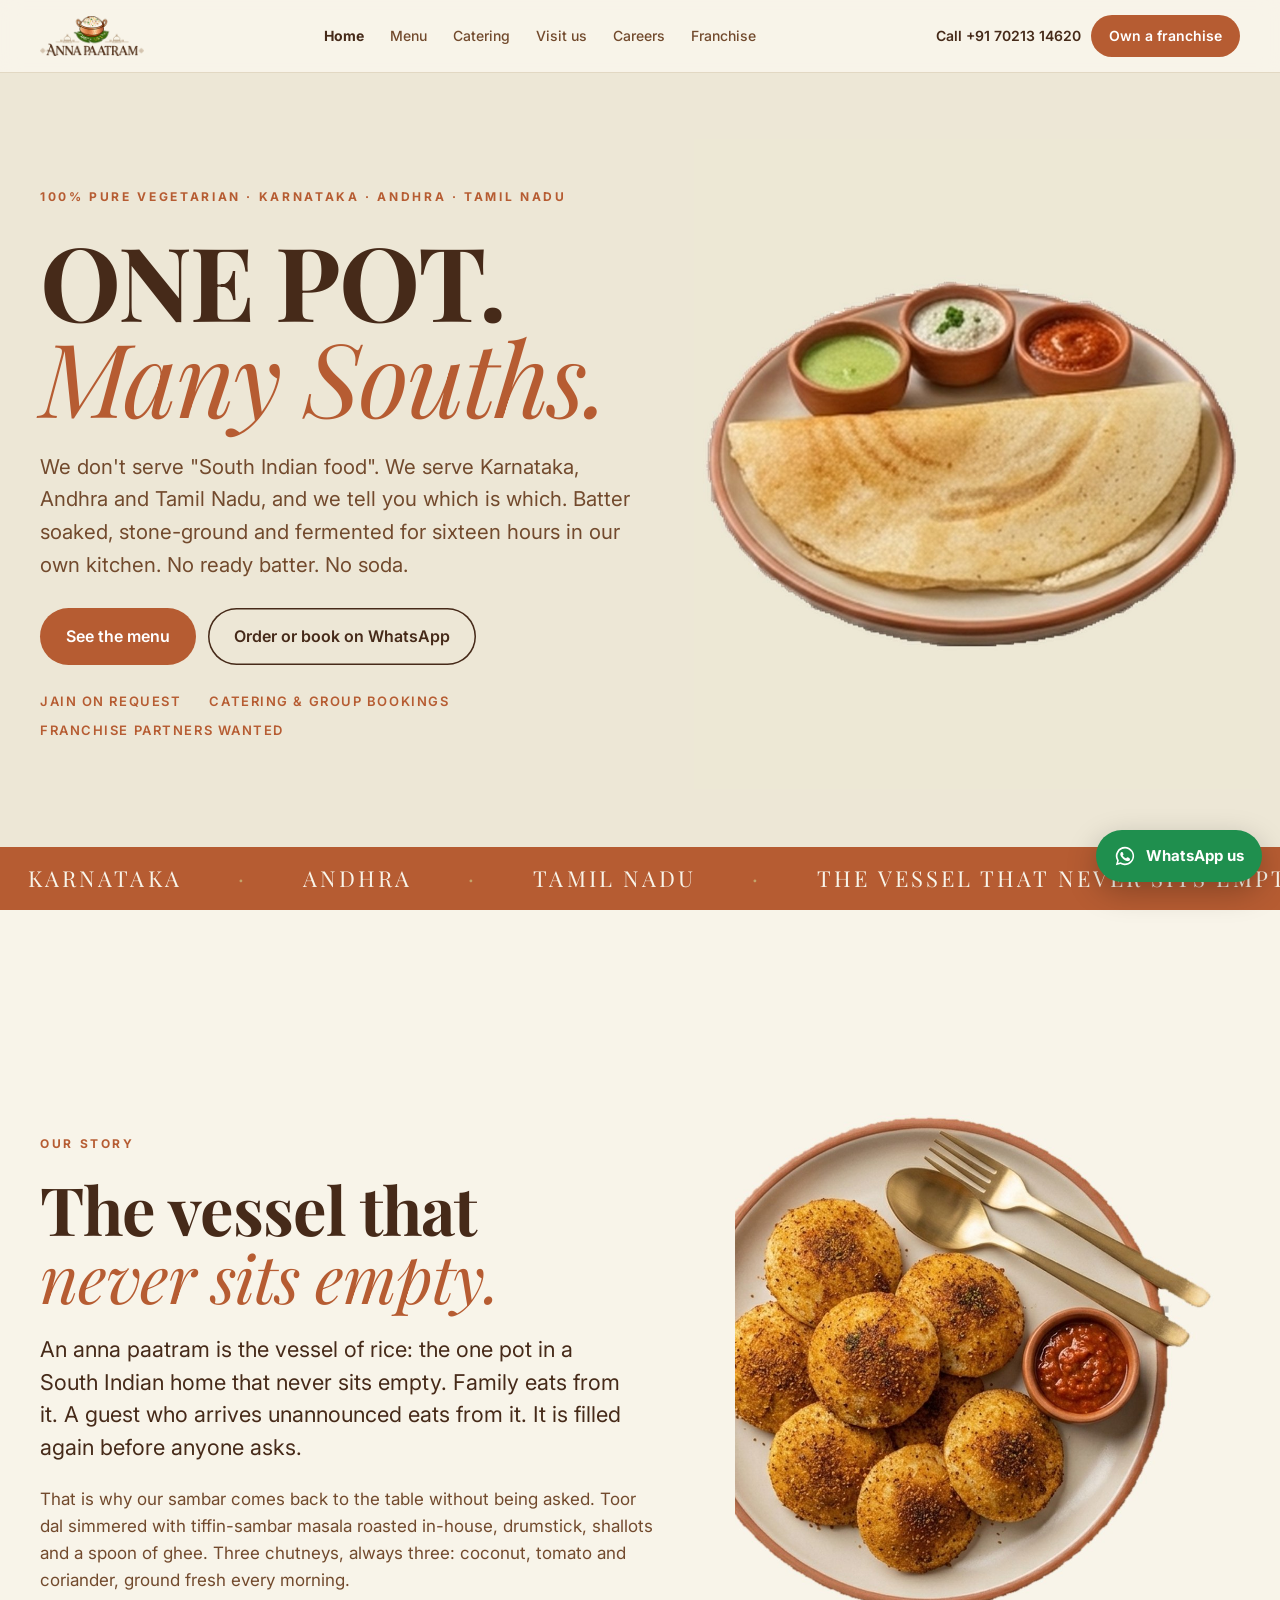
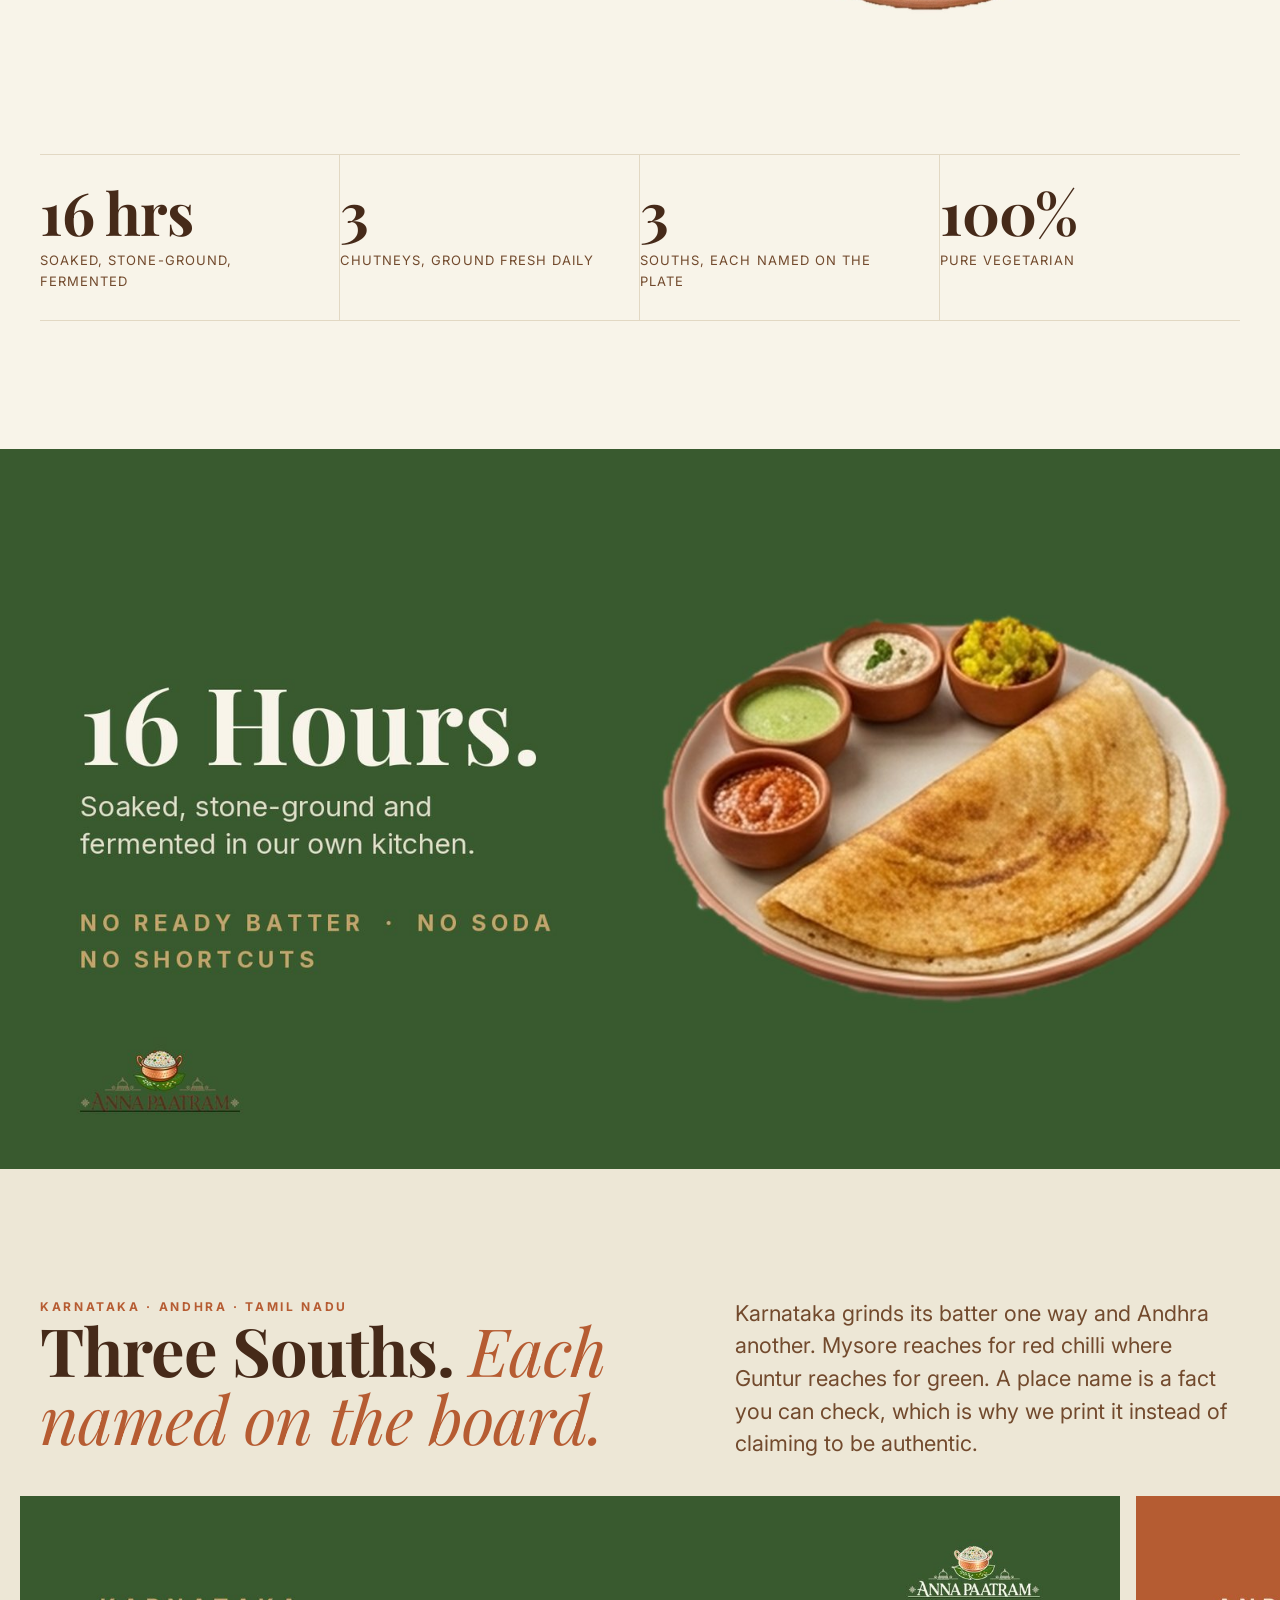
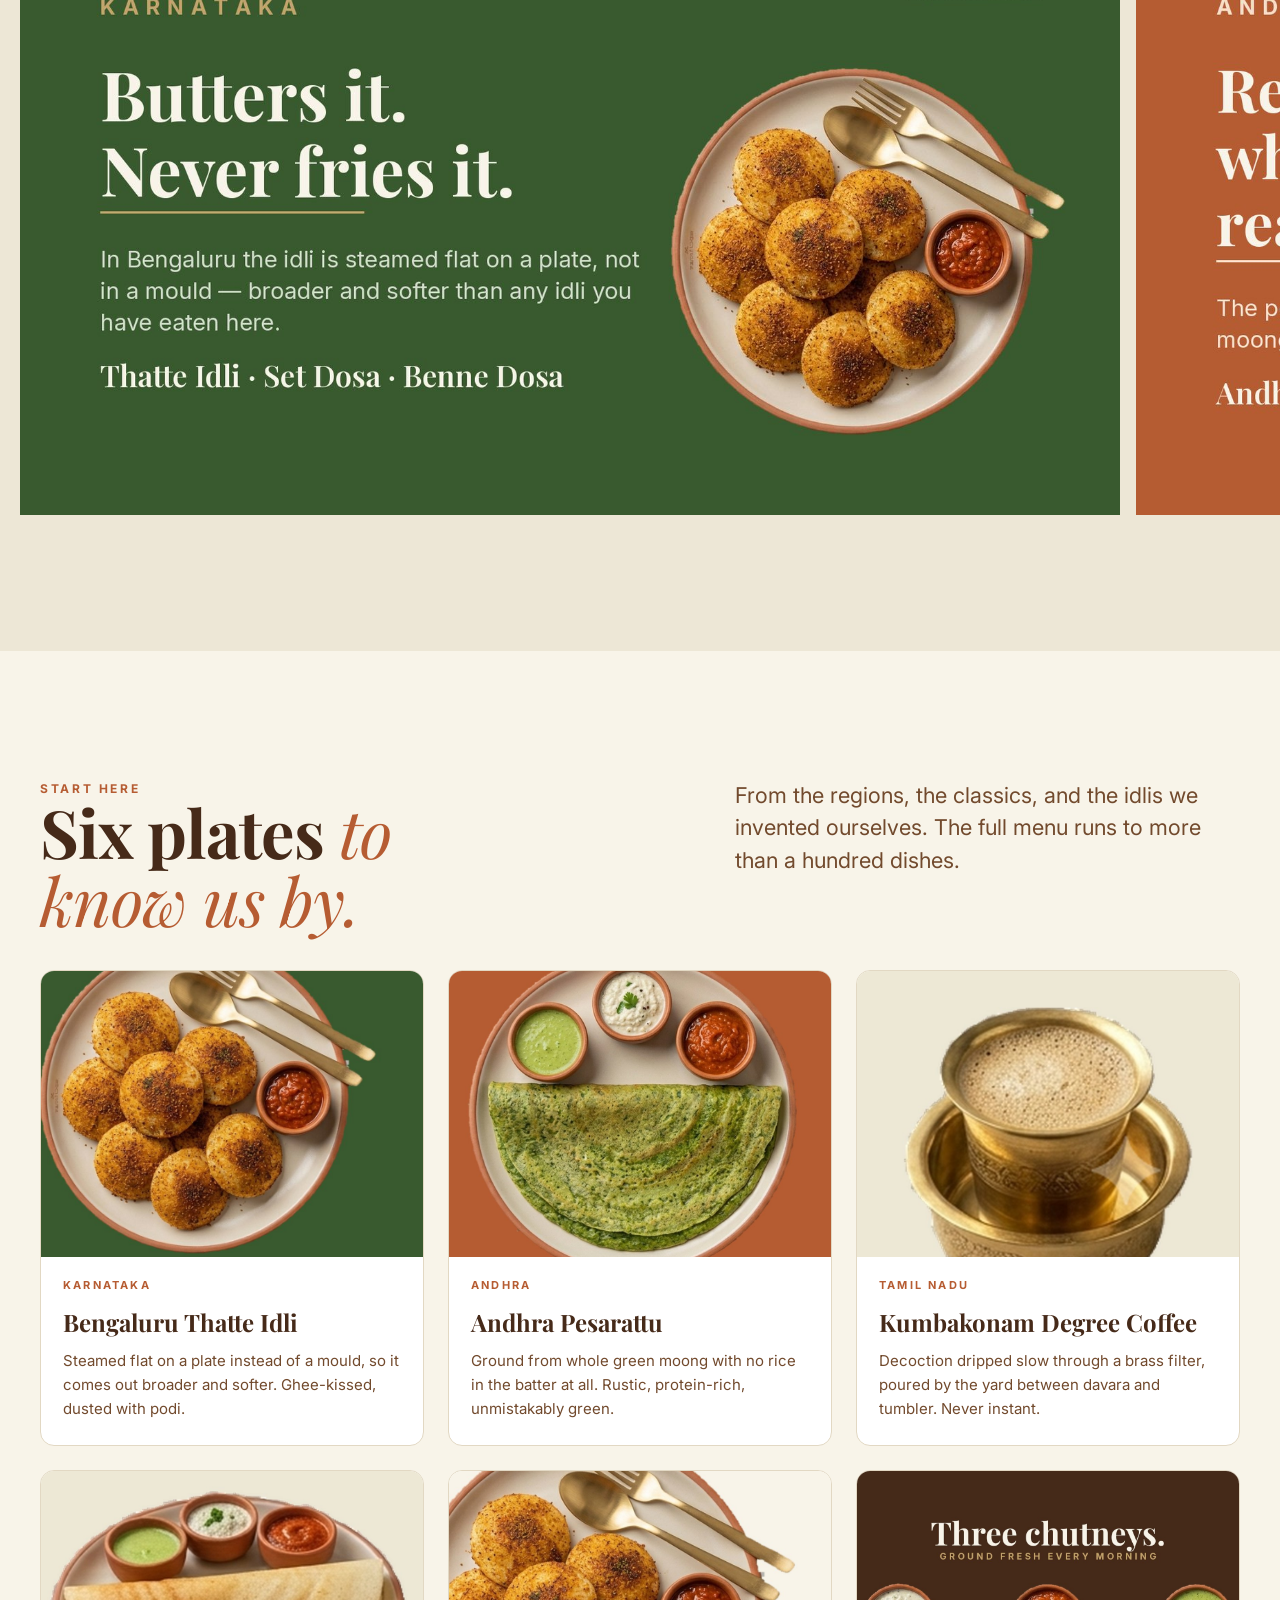
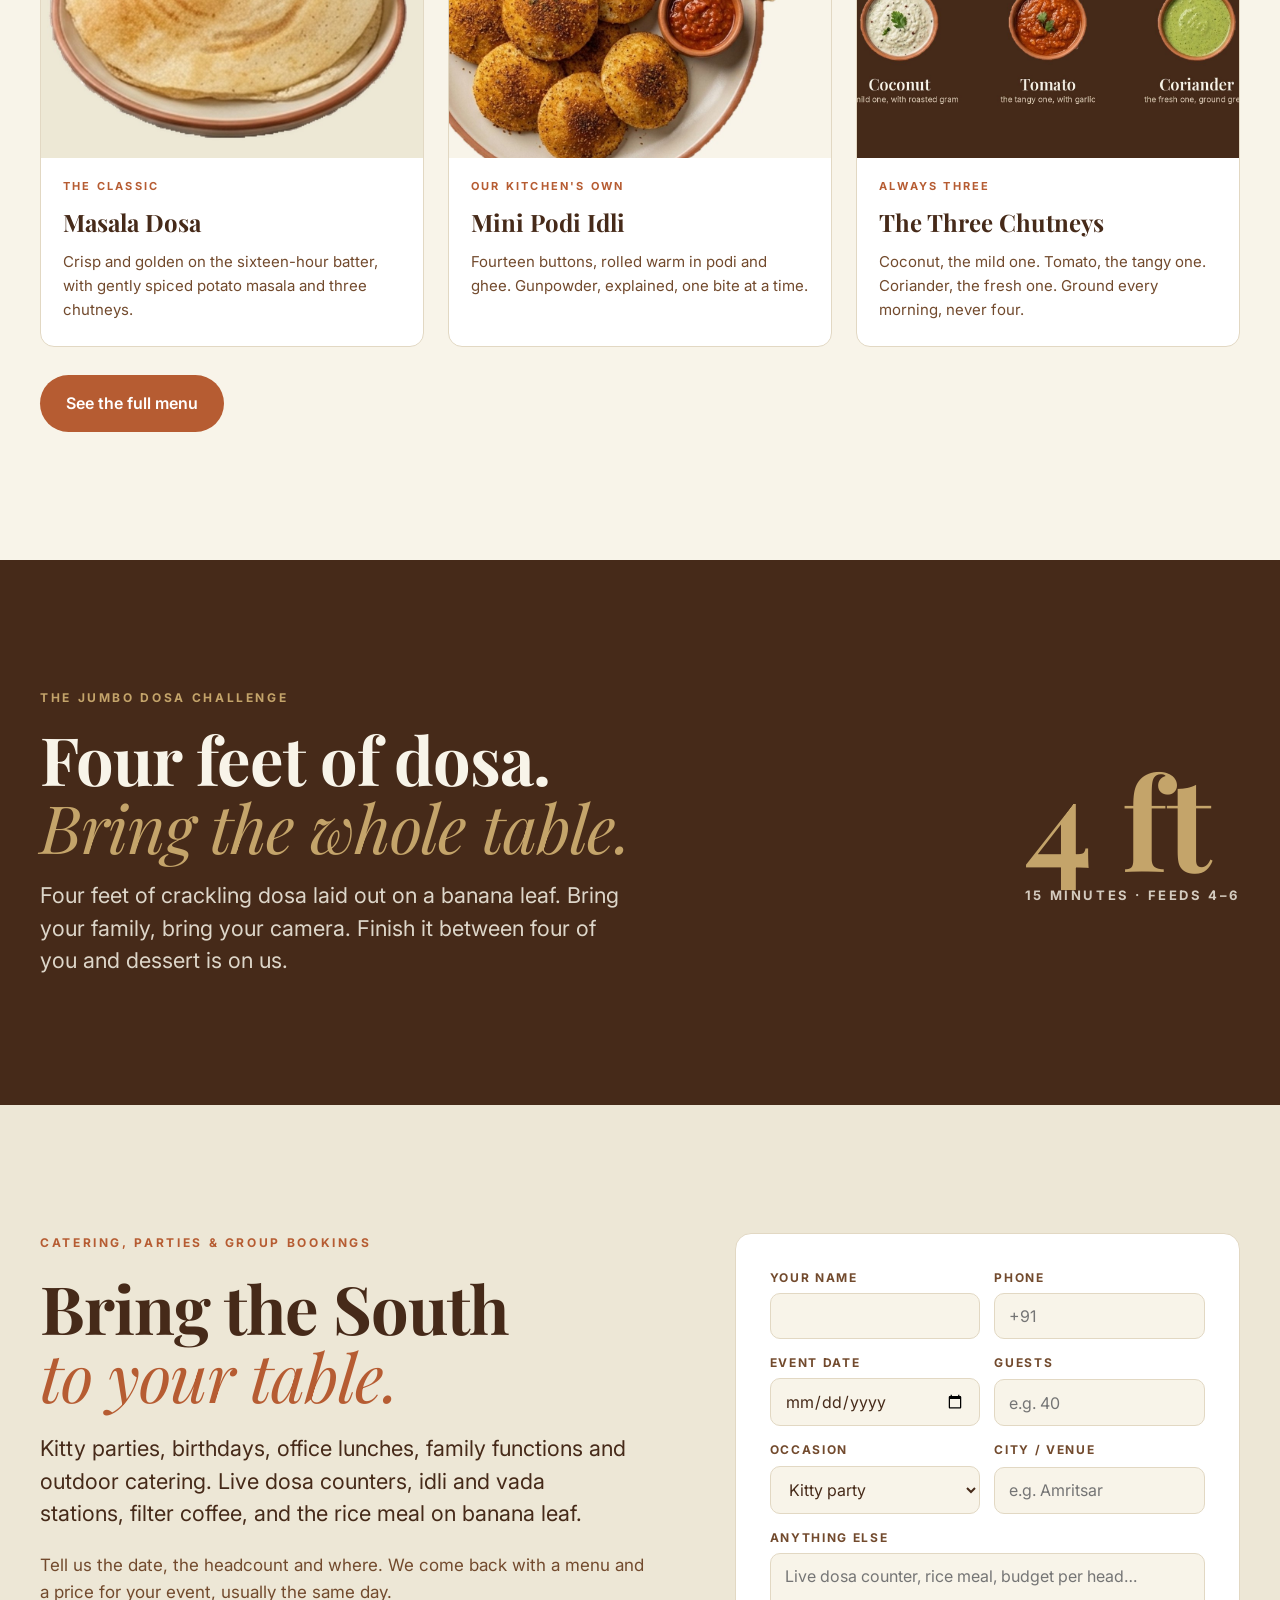
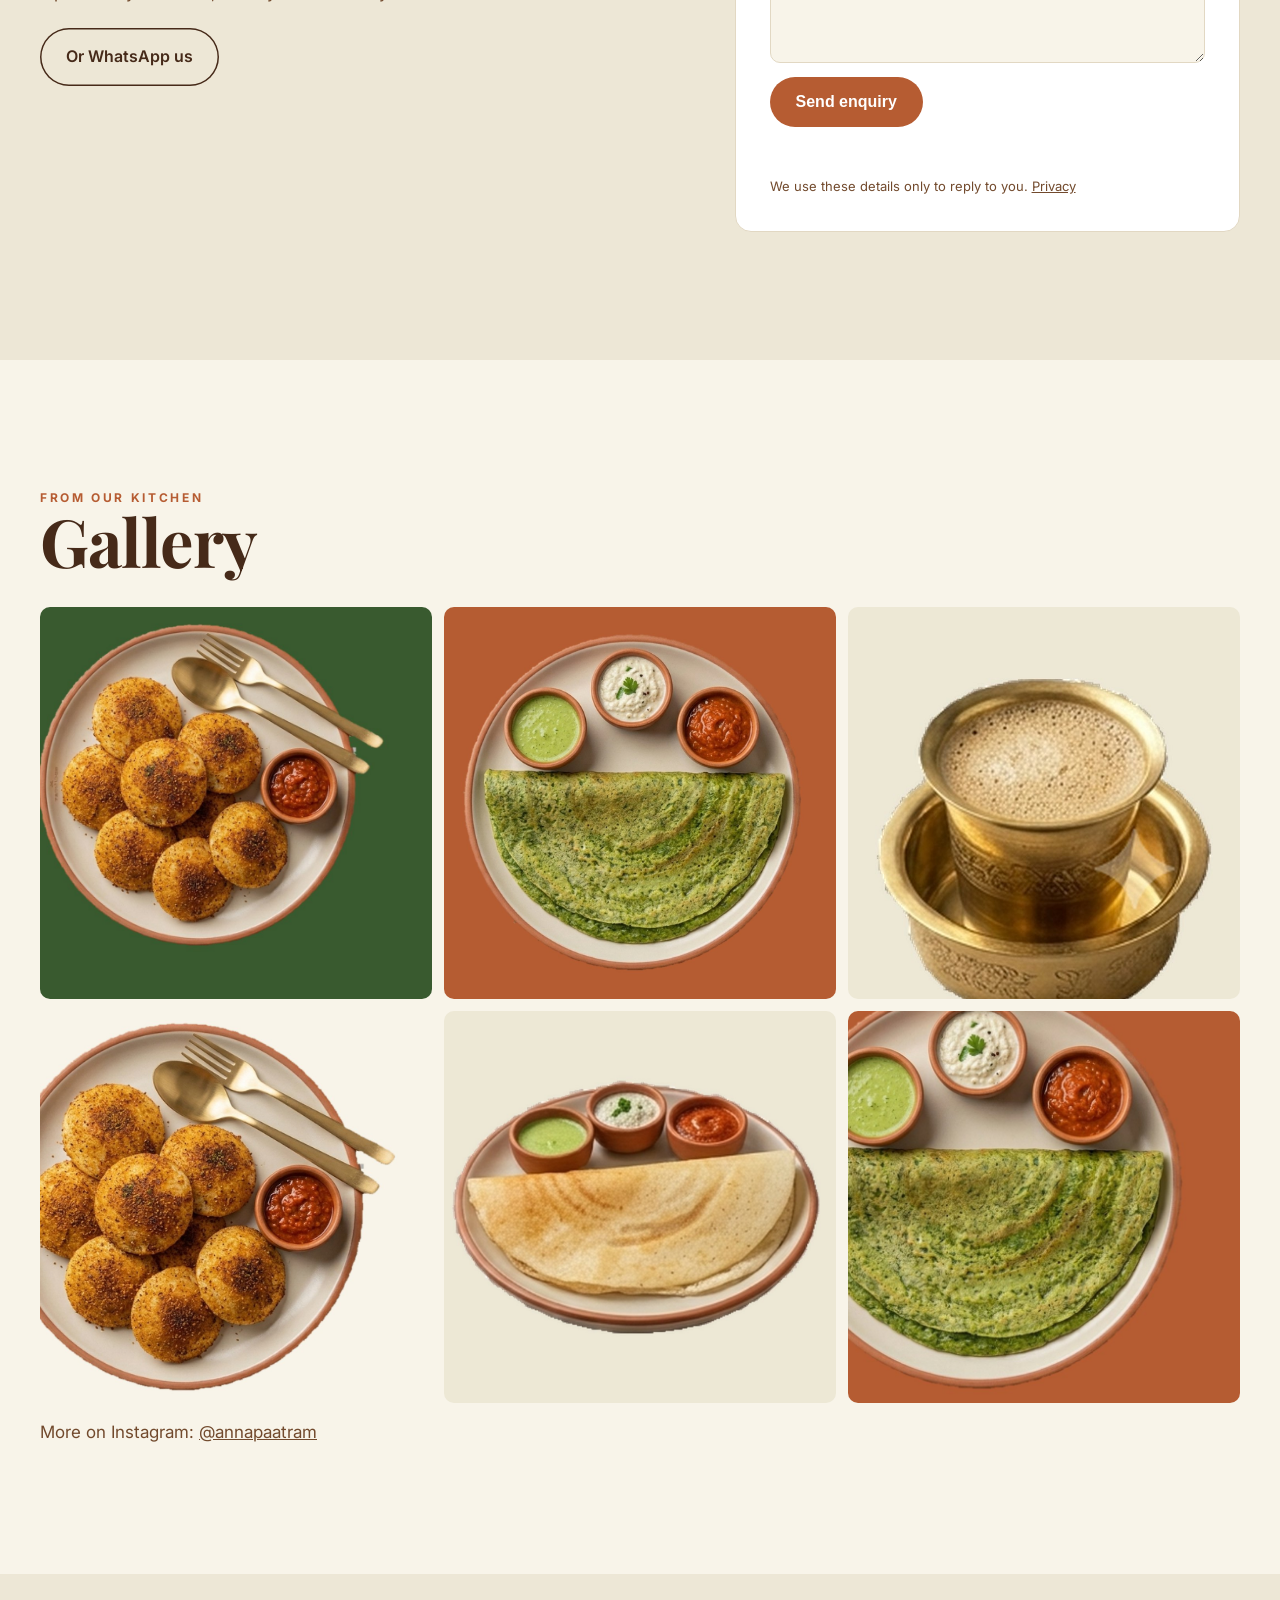
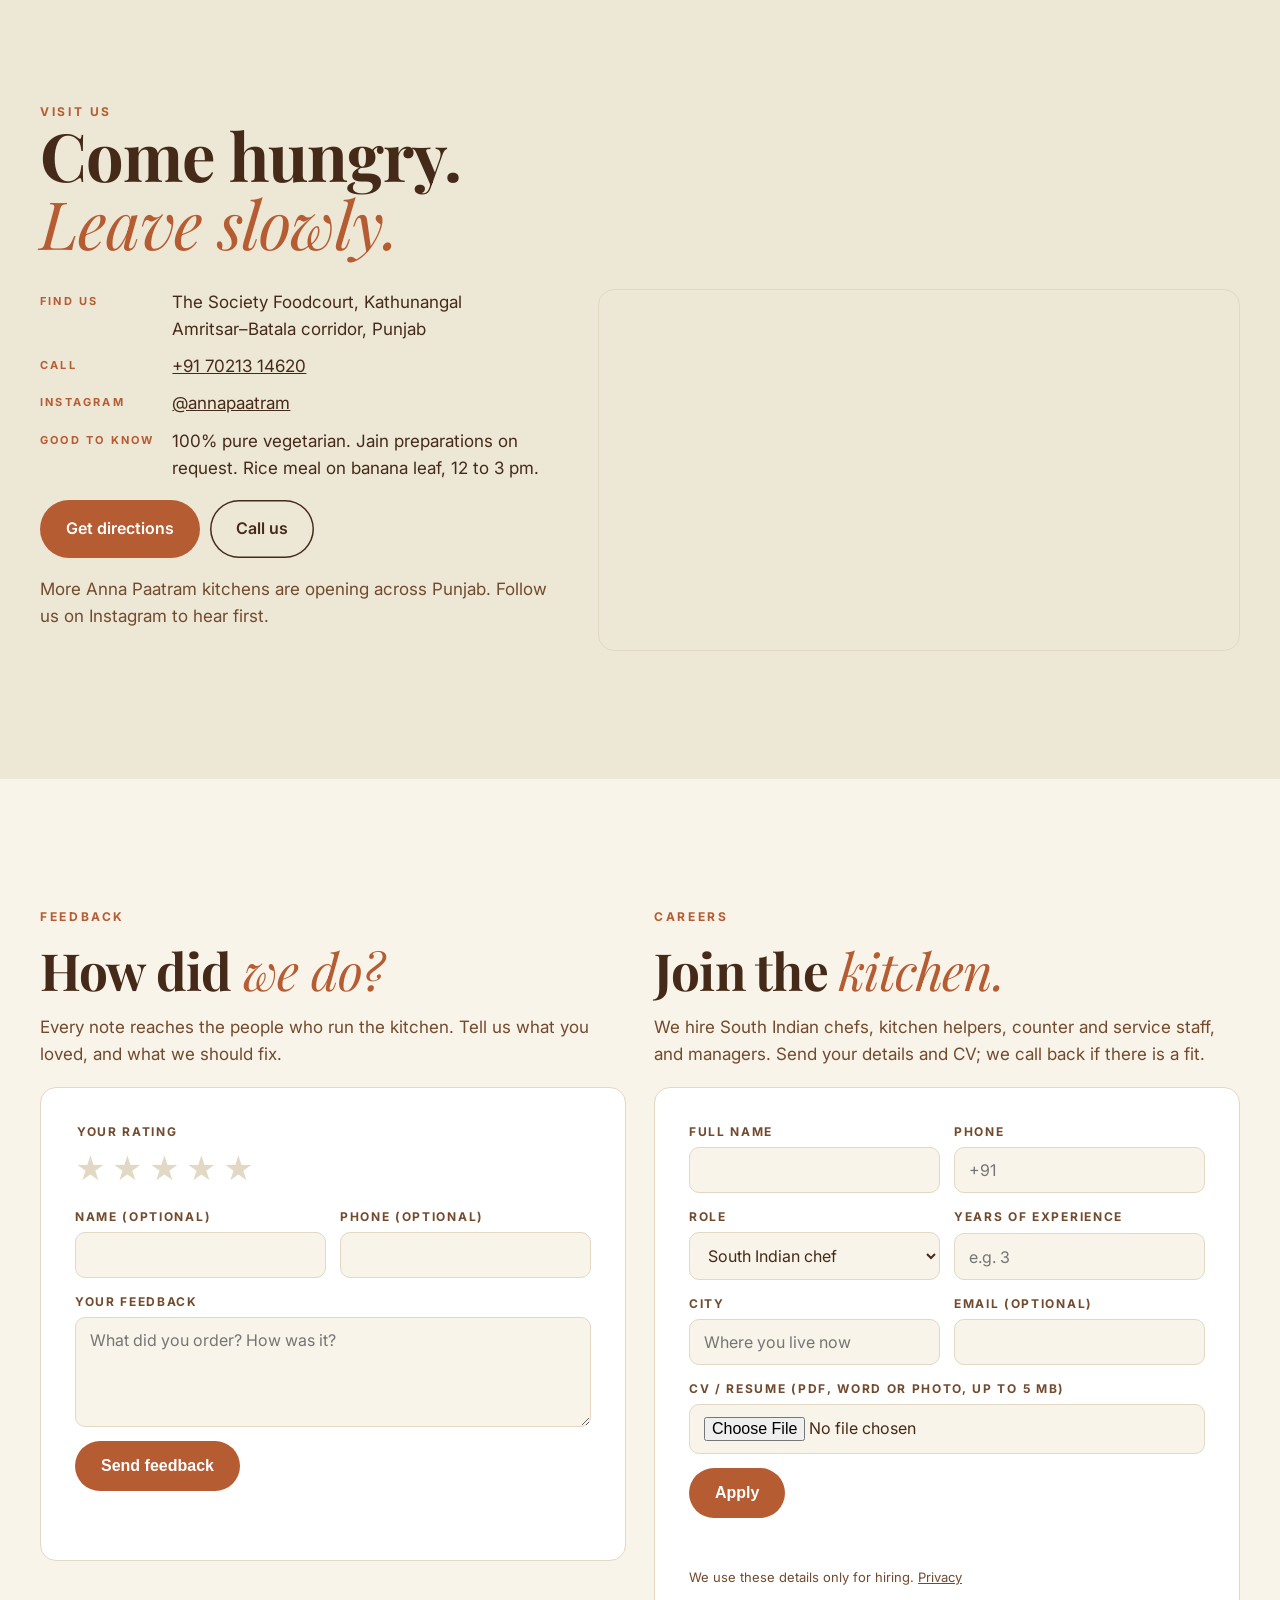
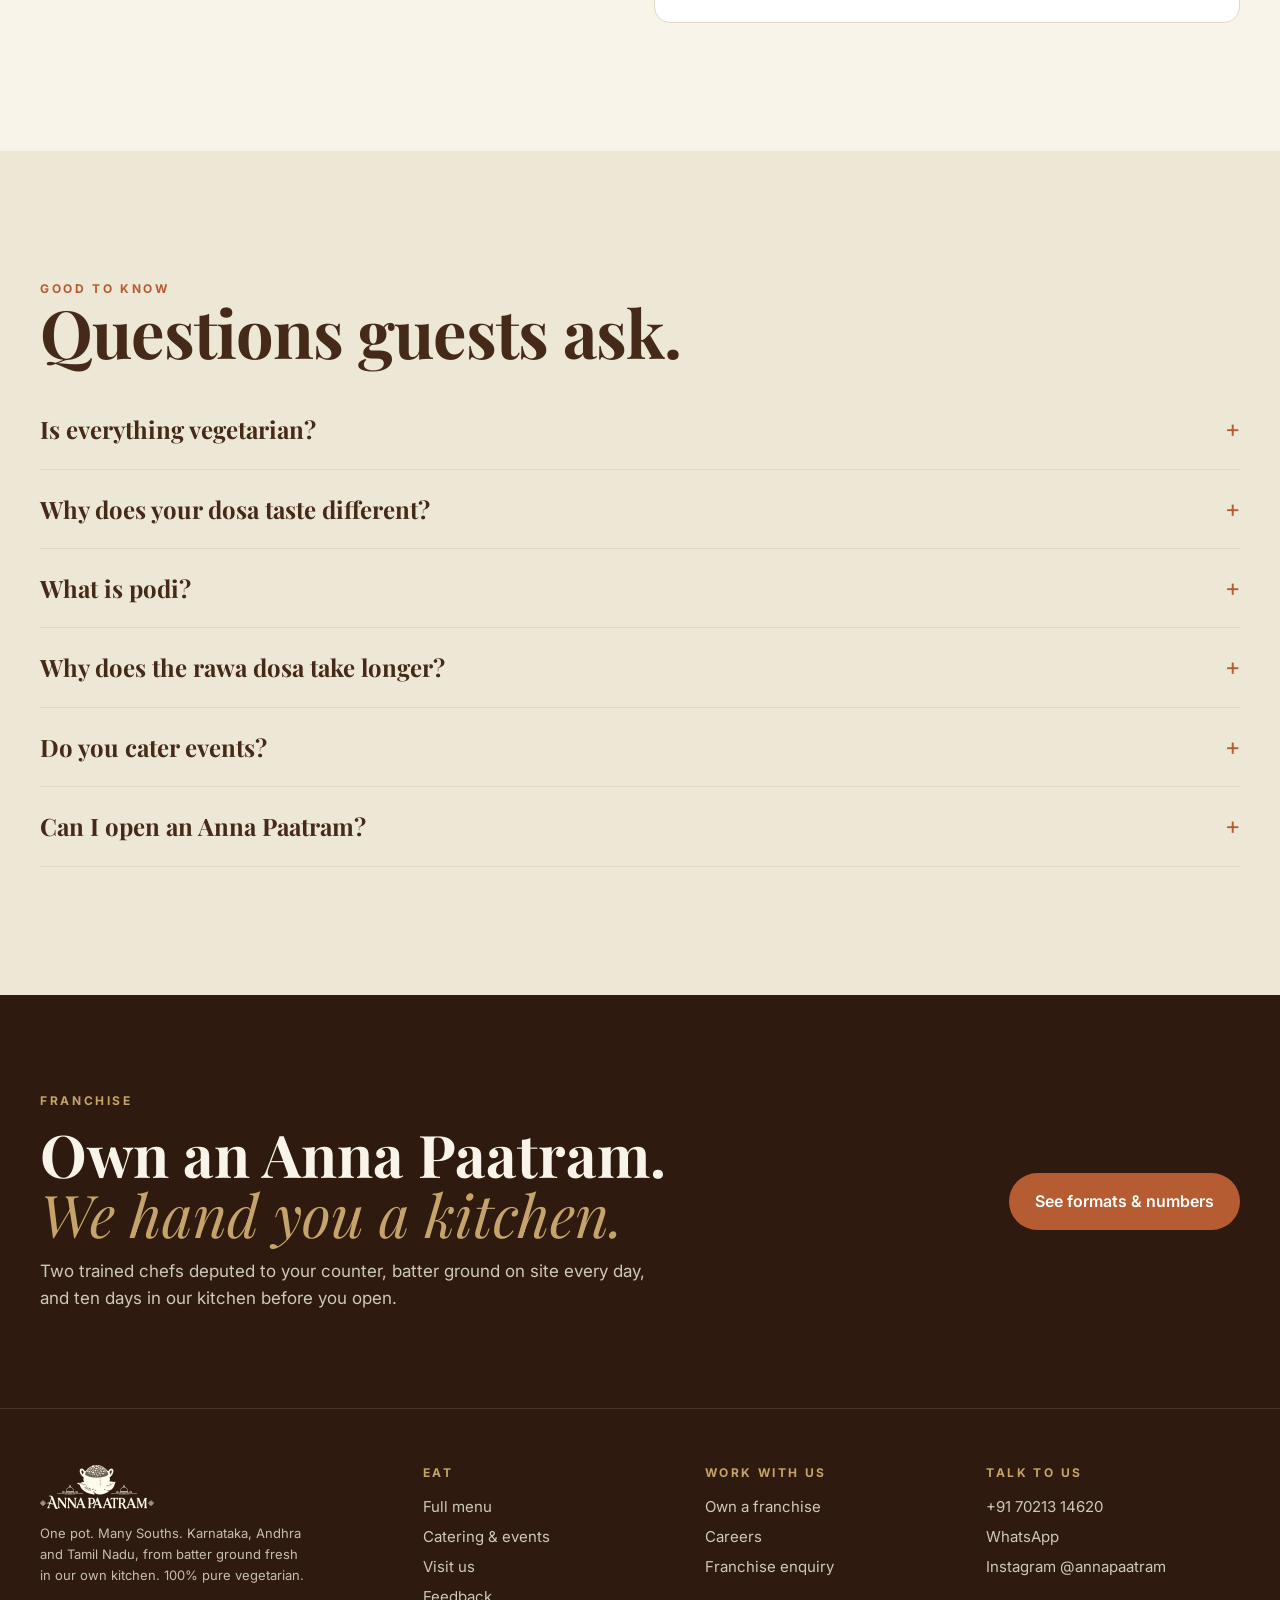
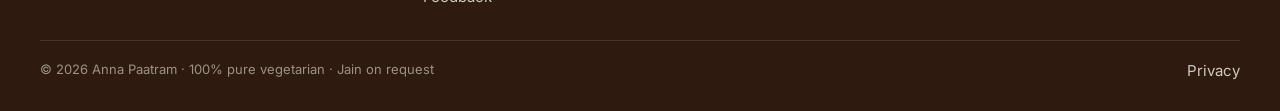
==== commit 84f6e7aa: "SEO: structured data, titles, sitemap dates, lighter images Co-Authored-By: Claude Fable 5.2 <norepl" ====
--- a/index.html
+++ b/index.html
@@ -3,21 +3,28 @@
 <head>
 <meta charset="UTF-8">
 <meta name="viewport" content="width=device-width, initial-scale=1, viewport-fit=cover">
-<title>Anna Paatram · South Indian, 100% Pure Vegetarian · Karnataka, Andhra, Tamil Nadu</title>
+<title>Anna Paatram | Pure Veg South Indian Restaurant · Amritsar–Batala Road</title>
 <meta name="description" content="Anna Paatram serves Karnataka, Andhra and Tamil Nadu, each named on the plate. Batter stone-ground and fermented 16 hours in our own kitchen. Catering, group bookings and franchise.">
 <link rel="canonical" href="https://www.annapaatram.com/">
 <meta property="og:type" content="website">
-<meta property="og:title" content="Anna Paatram · South Indian, 100% Pure Vegetarian · Karnataka, Andhra, Tamil Nadu">
+<meta property="og:title" content="Anna Paatram | Pure Veg South Indian Restaurant · Amritsar–Batala Road">
 <meta property="og:description" content="Anna Paatram serves Karnataka, Andhra and Tamil Nadu, each named on the plate. Batter stone-ground and fermented 16 hours in our own kitchen. Catering, group bookings and franchise.">
 <meta property="og:url" content="https://www.annapaatram.com/">
 <meta property="og:image" content="https://www.annapaatram.com/img/dosa.jpg">
+<meta property="og:site_name" content="Anna Paatram">
+<meta property="og:locale" content="en_IN">
+<meta property="og:image:width" content="1000">
+<meta property="og:image:height" content="1148">
+<meta name="geo.region" content="IN-PB">
+<meta name="geo.placename" content="Kathunangal, Punjab">
+<script type="application/ld+json">{"@context": "https://schema.org", "@type": "FAQPage", "mainEntity": [{"@type": "Question", "name": "Is everything vegetarian?", "acceptedAnswer": {"@type": "Answer", "text": "Yes, 100% pure vegetarian. Jain preparations are available on request; just tell the counter."}}, {"@type": "Question", "name": "Why does your dosa taste different?", "acceptedAnswer": {"@type": "Answer", "text": "The batter. Rice and urad dal, soaked, stone-ground and fermented for sixteen hours in our own kitchen. No ready batter, no soda."}}, {"@type": "Question", "name": "What is podi?", "acceptedAnswer": {"@type": "Answer", "text": "Gunpowder: lentils, dried chillies, sesame and curry leaves, roasted and pounded. It is served dry alongside, eaten with ghee. It is not a chutney."}}, {"@type": "Question", "name": "Why does the rawa dosa take longer?", "acceptedAnswer": {"@type": "Answer", "text": "Each lace is ladled thin and set slowly on the tawa. Allow us 15–20 minutes; it is worth it."}}, {"@type": "Question", "name": "Do you cater events?", "acceptedAnswer": {"@type": "Answer", "text": "Yes: kitty parties, birthdays, office lunches, functions and outdoor catering. Use the catering form or WhatsApp us."}}, {"@type": "Question", "name": "Can I open an Anna Paatram?", "acceptedAnswer": {"@type": "Answer", "text": "Yes. We are signing franchise partners for food-court counters and casual dining. See formats and numbers."}}]}</script>
 <meta name="twitter:card" content="summary_large_image">
 <meta name="theme-color" content="#462a19">
 <link rel="icon" type="image/png" href="img/favicon.png">
 <link rel="preconnect" href="https://fonts.googleapis.com"><link rel="preconnect" href="https://fonts.gstatic.com" crossorigin>
 <link rel="stylesheet" href="https://fonts.googleapis.com/css2?family=Playfair+Display:ital,wght@0,400;0,500;0,700;0,900;1,400;1,700&family=Inter:wght@400;500;600;700&display=swap">
 <link rel="stylesheet" href="assets/site.css">
-<script type="application/ld+json">{"@context": "https://schema.org", "@type": "Restaurant", "name": "Anna Paatram", "url": "https://www.annapaatram.com", "image": "https://www.annapaatram.com/img/dosa.jpg", "servesCuisine": ["South Indian", "Vegetarian"], "telephone": "+91-70213-14620", "address": {"@type": "PostalAddress", "streetAddress": "The Society Foodcourt, Kathunangal", "addressRegion": "Punjab", "addressCountry": "IN"}, "menu": "https://www.annapaatram.com/menu.html", "acceptsReservations": "True", "sameAs": ["https://www.instagram.com/annapaatram"]}</script>
+<script type="application/ld+json">{"@context": "https://schema.org", "@type": "Restaurant", "name": "Anna Paatram", "url": "https://www.annapaatram.com", "image": "https://www.annapaatram.com/img/dosa.jpg", "logo": "https://www.annapaatram.com/img/logo.png", "priceRange": "₹₹", "servesCuisine": ["South Indian", "Vegetarian"], "telephone": "+91-70213-14620", "address": {"@type": "PostalAddress", "streetAddress": "The Society Foodcourt, Kathunangal", "addressLocality": "Kathunangal", "addressRegion": "Punjab", "addressCountry": "IN"}, "menu": "https://www.annapaatram.com/menu.html", "acceptsReservations": "True", "sameAs": ["https://www.instagram.com/annapaatram"]}</script>
 </head>
 <body>
 <nav class="nav" aria-label="Main"><div class="wrap">
